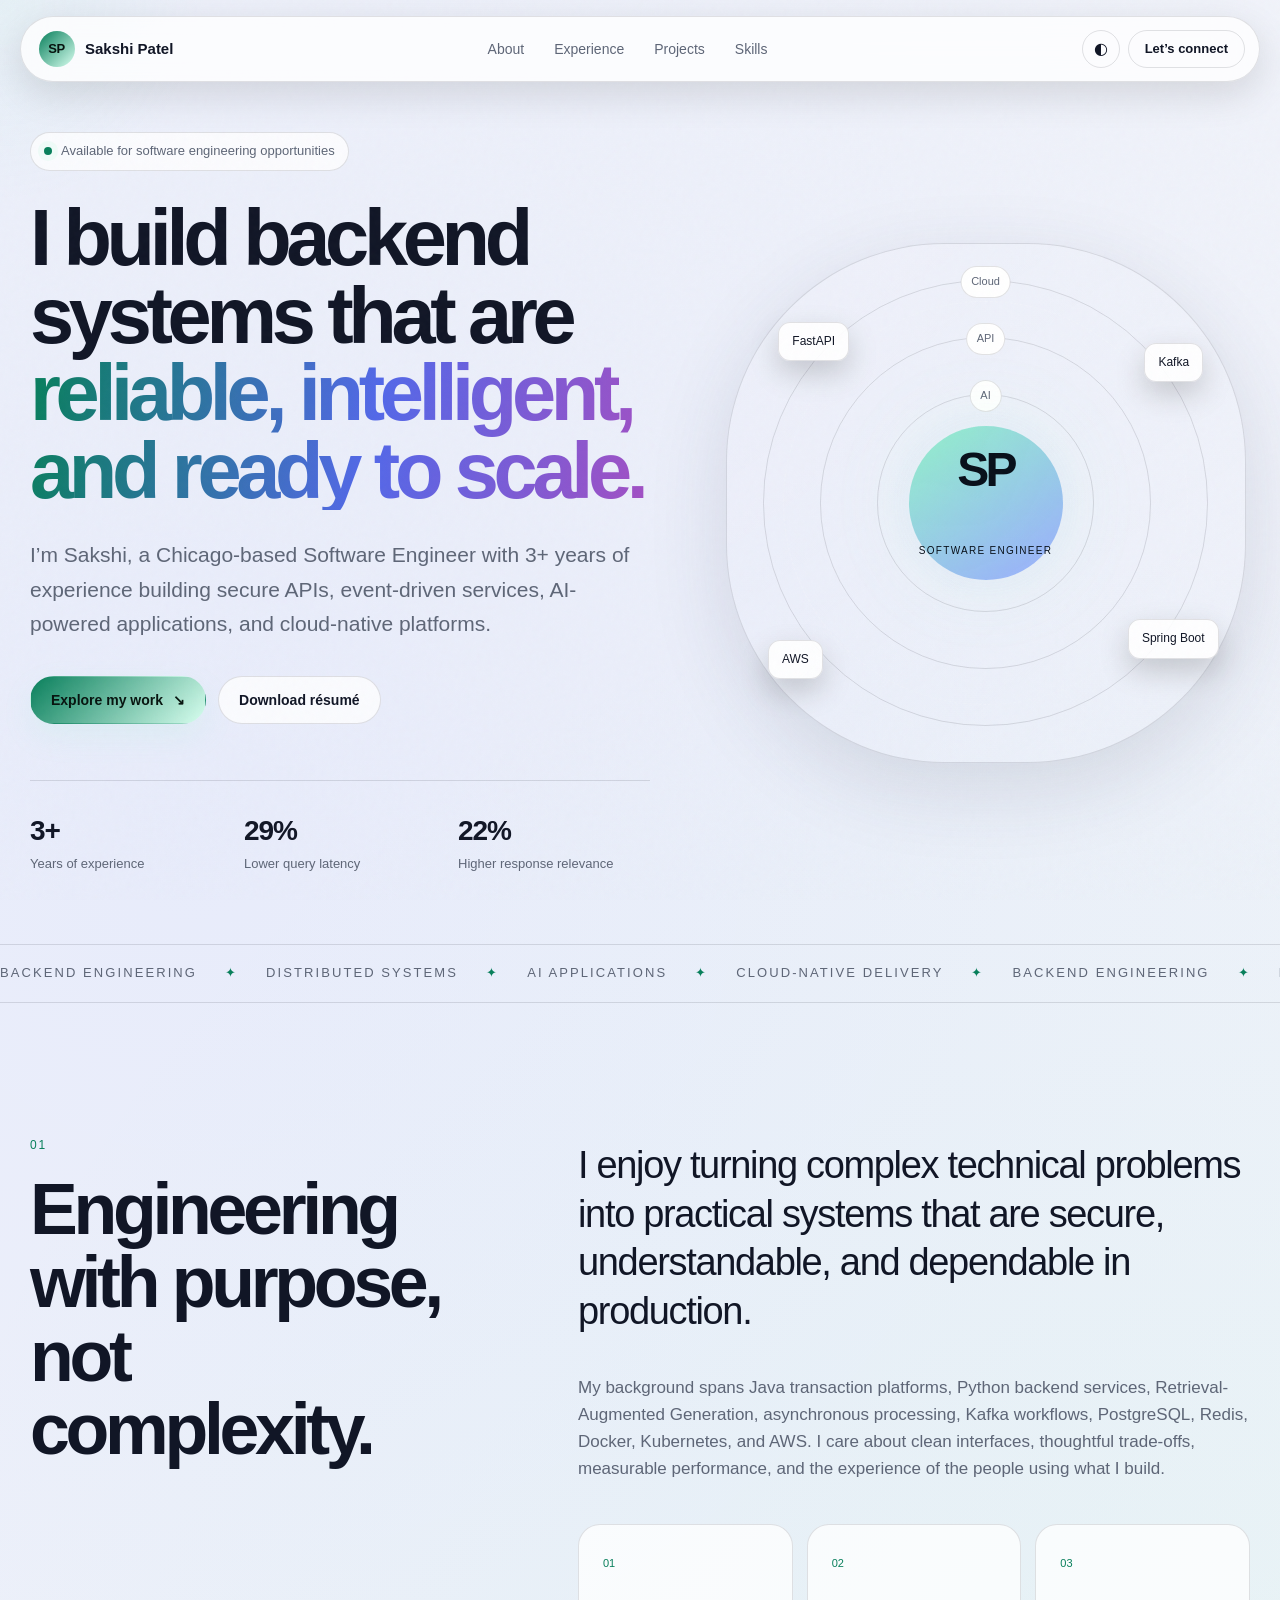
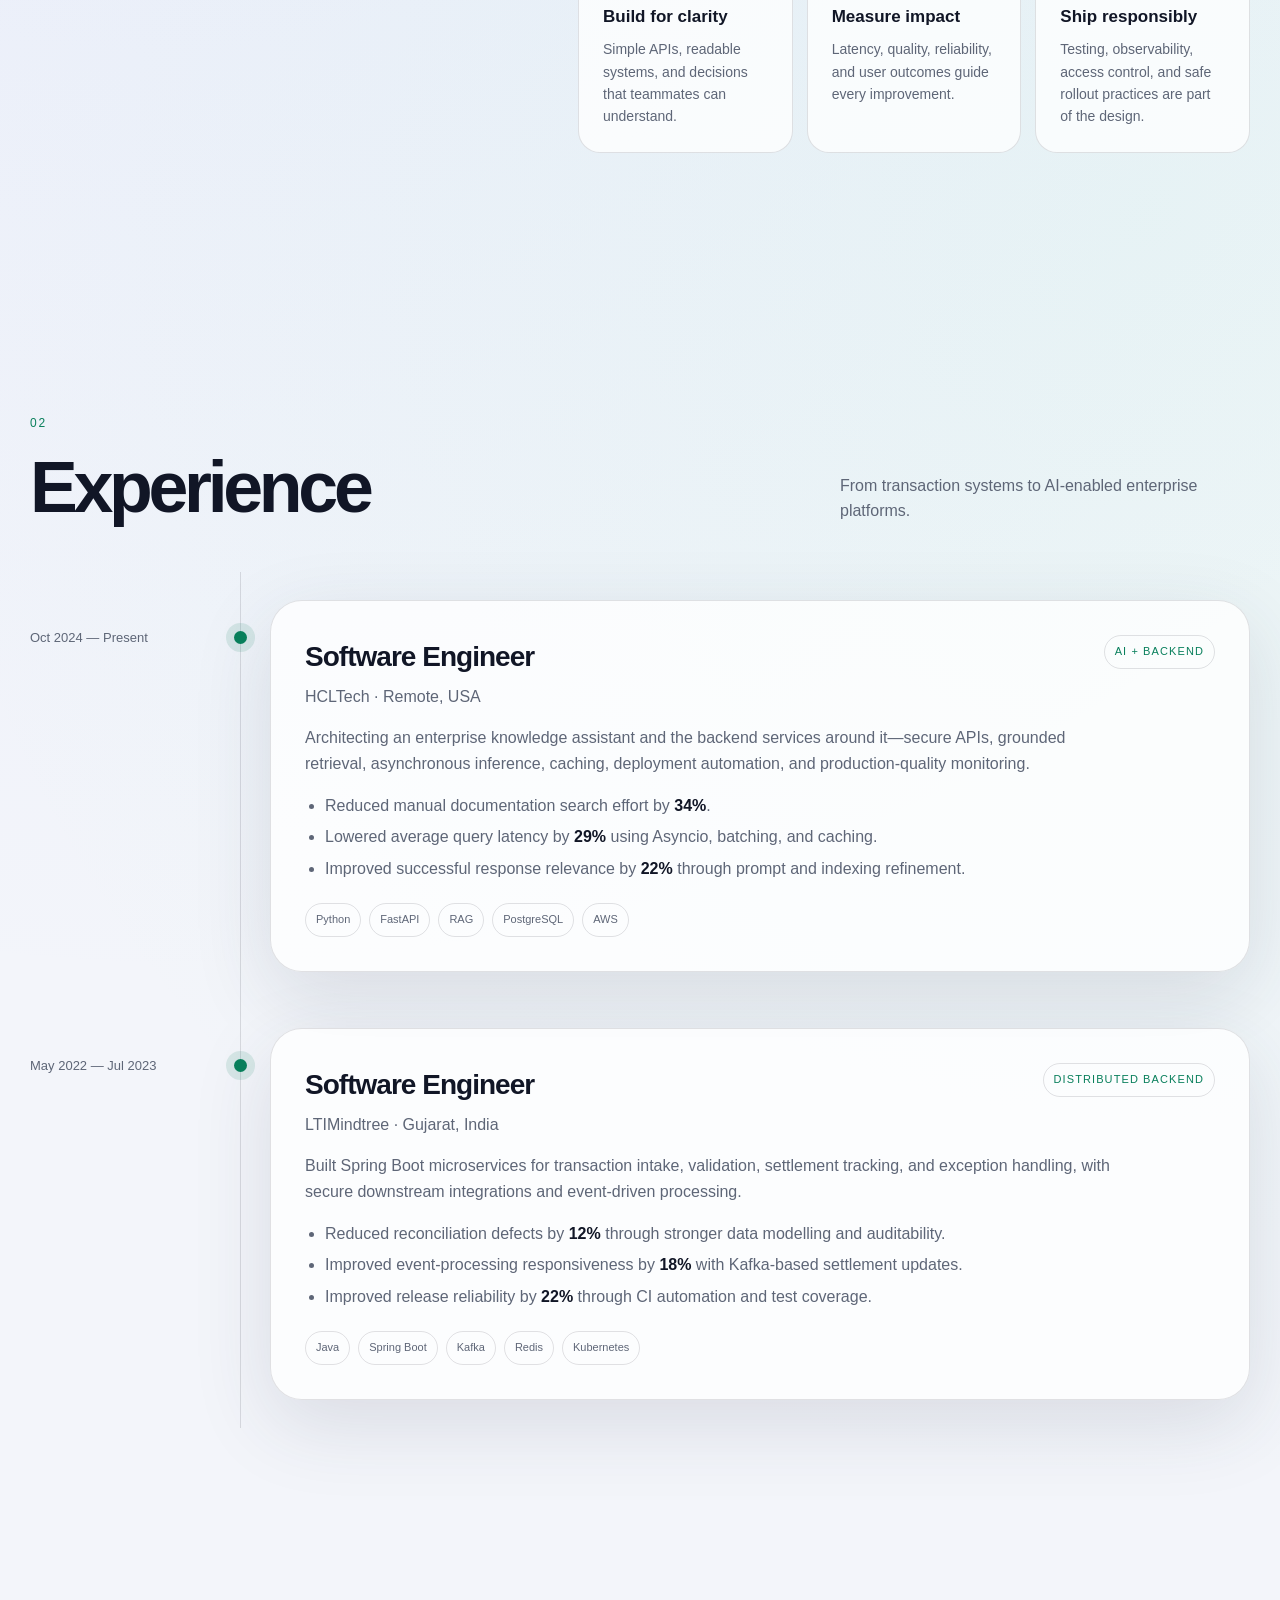
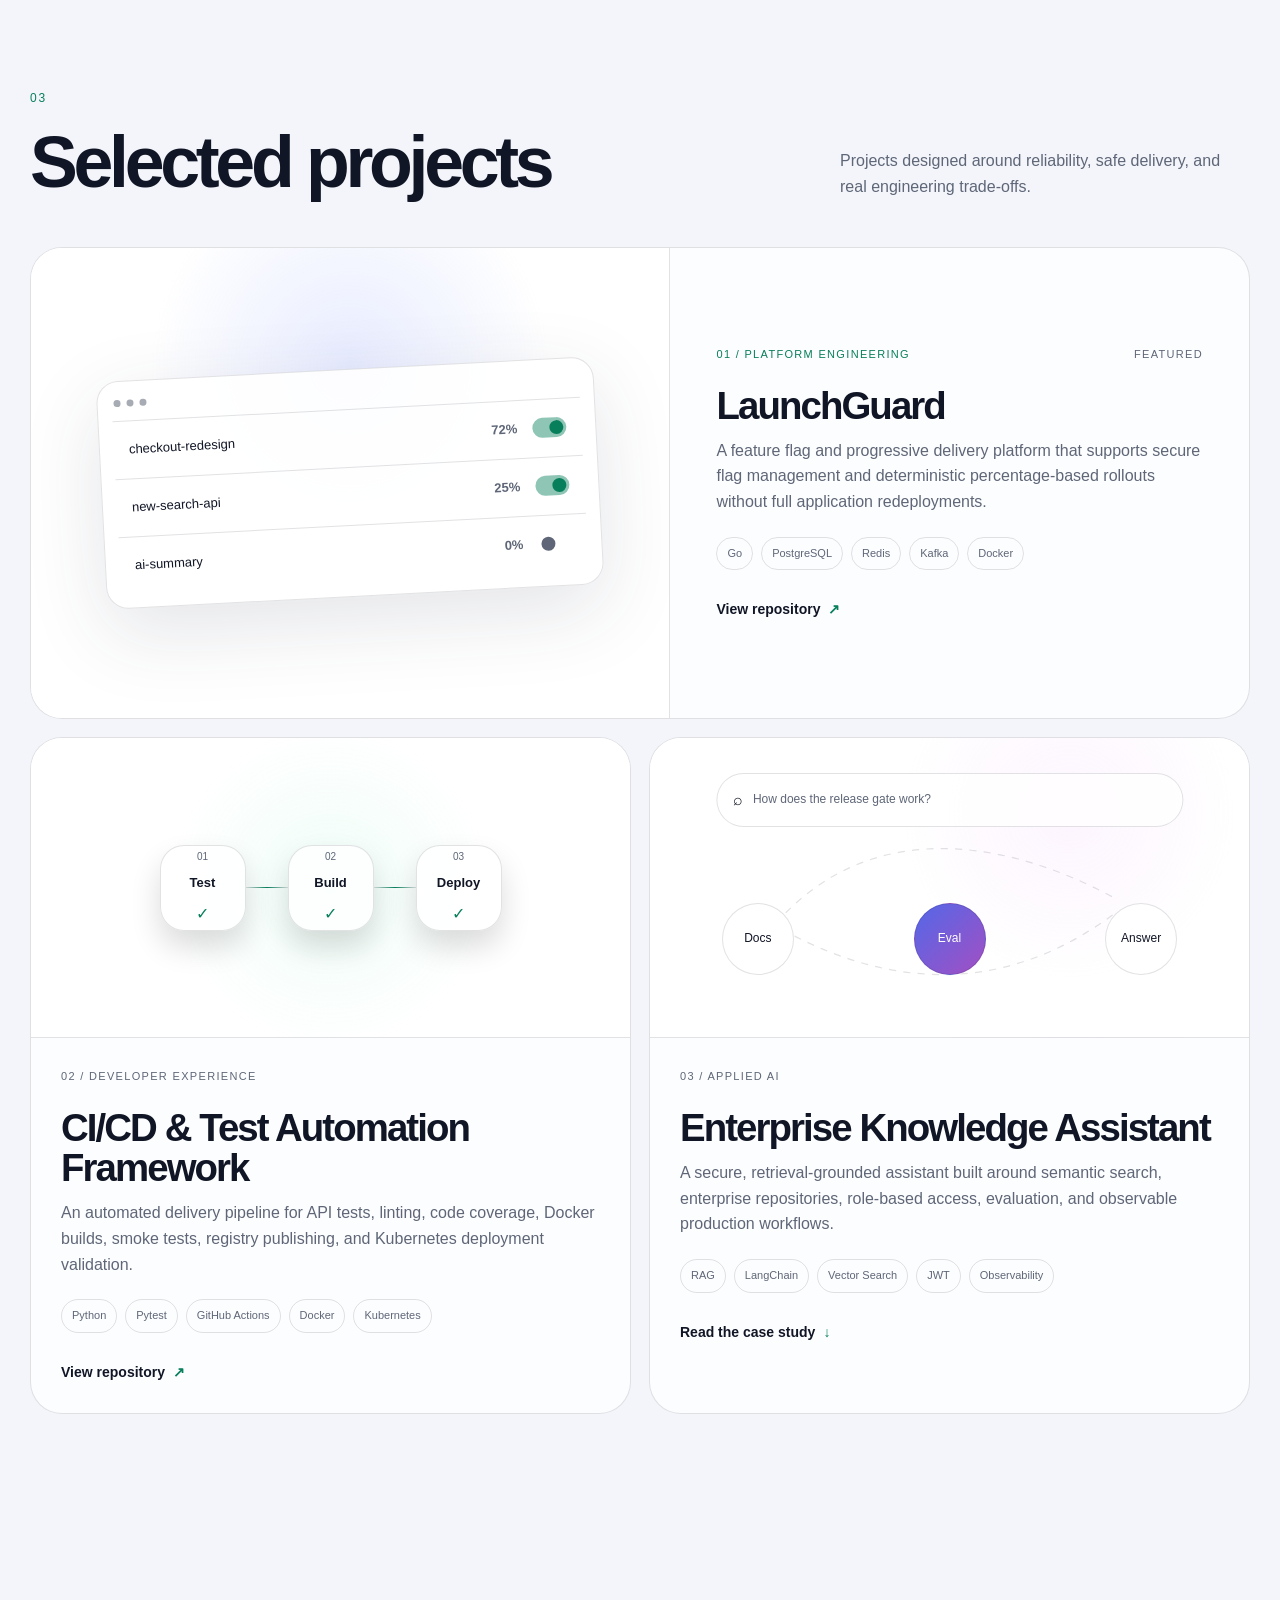
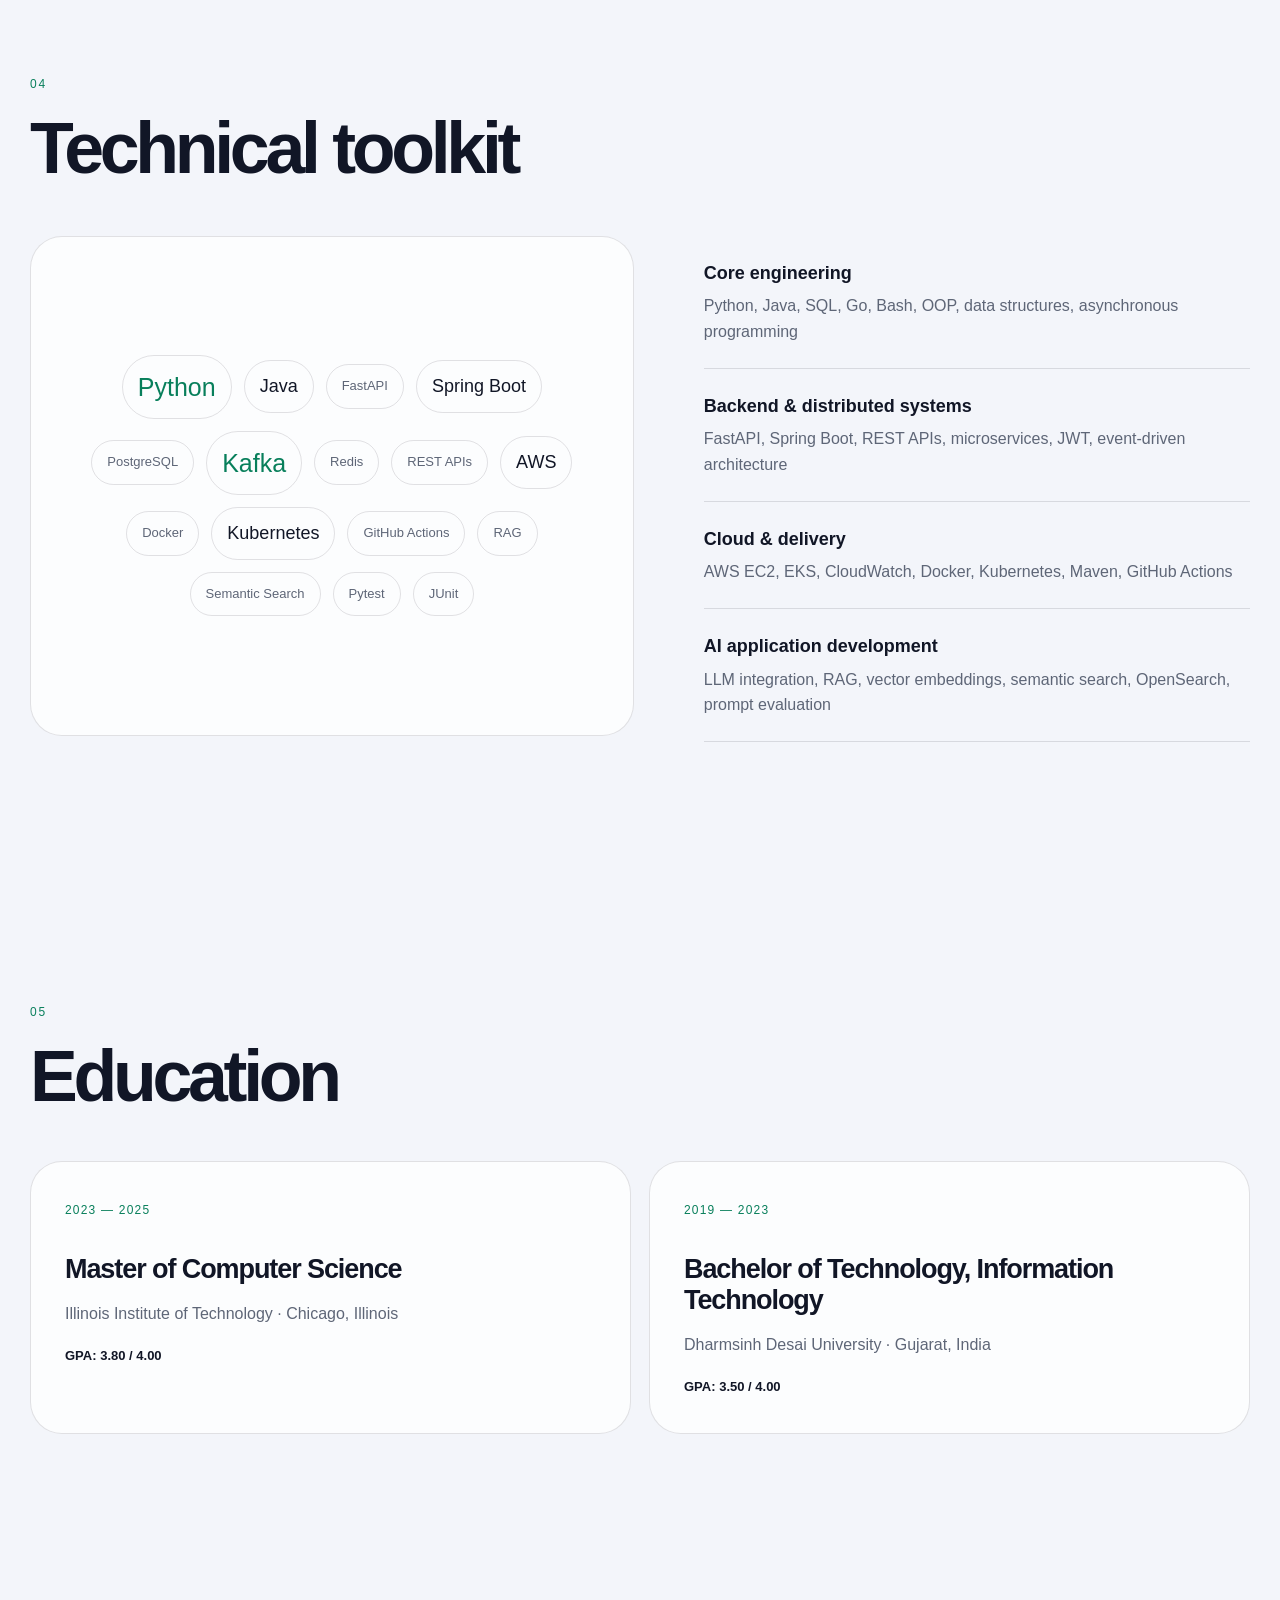
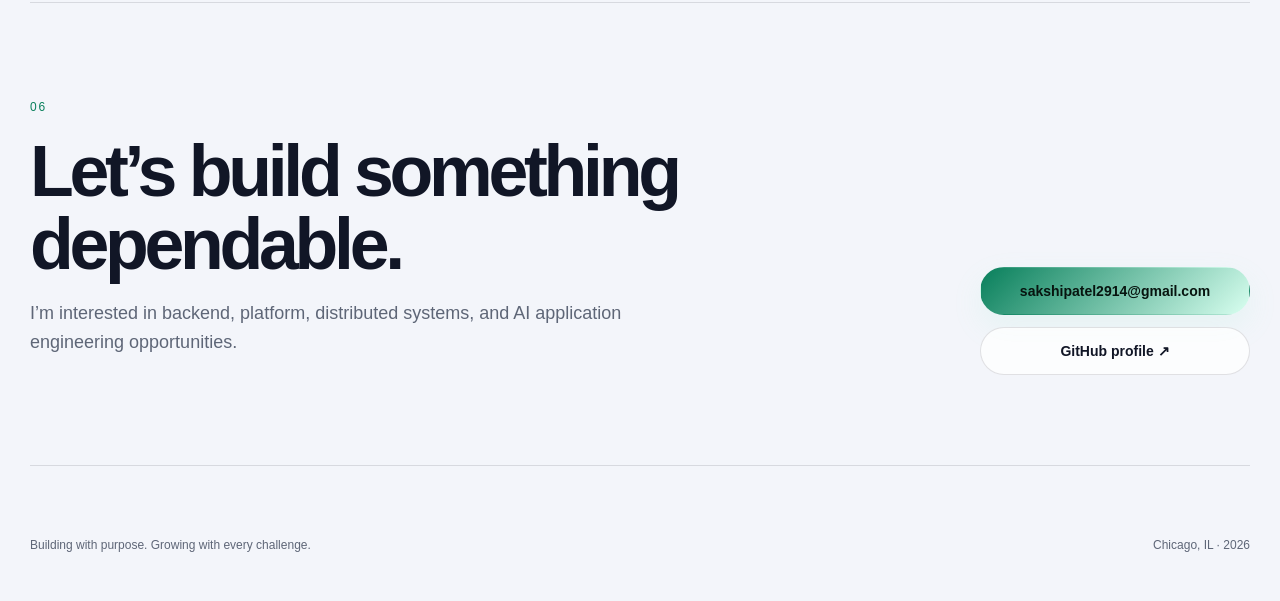
==== index.html @ a282c3d5 "little updates" ====
<!DOCTYPE html>
<html lang="en">
<head>
  <meta charset="UTF-8" />
  <meta name="viewport" content="width=device-width, initial-scale=1.0" />
  <meta name="description" content="Portfolio of Sakshi Patel — Software Engineer building reliable backend systems, AI-powered applications, and cloud-native platforms." />
  <meta name="theme-color" content="#0b1020" />
  <title>Sakshi Patel | Software Engineer</title>
  <link rel="icon" href="assets/favicon.svg" type="image/svg+xml" />
  <link rel="stylesheet" href="styles.css" />
</head>
<body>
  <div class="noise" aria-hidden="true"></div>
  <div class="cursor-glow" aria-hidden="true"></div>

  <header class="site-header">
    <a class="brand" href="#top" aria-label="Sakshi Patel home">
      <span class="brand-mark">SP</span>
      <span class="brand-text">Sakshi Patel</span>
    </a>

    <nav class="desktop-nav" aria-label="Primary navigation">
      <a href="#about">About</a>
      <a href="#experience">Experience</a>
      <a href="#projects">Projects</a>
      <a href="#skills">Skills</a>
    </nav>

    <div class="header-actions">
      <button class="theme-toggle" type="button" aria-label="Switch theme" title="Switch theme">
        <span aria-hidden="true">◐</span>
      </button>
      <a class="button button-small button-ghost" href="#contact">Let’s connect</a>
      <button class="menu-toggle" type="button" aria-label="Open menu" aria-expanded="false">
        <span></span><span></span>
      </button>
    </div>
  </header>

  <div class="mobile-menu" aria-hidden="true">
    <a href="#about">About</a>
    <a href="#experience">Experience</a>
    <a href="#projects">Projects</a>
    <a href="#skills">Skills</a>
    <a href="#contact">Contact</a>
  </div>

  <main id="top">
    <section class="hero section-shell">
      <div class="hero-copy reveal">
        <div class="eyebrow"><span class="status-dot"></span> Available for software engineering opportunities</div>
        <h1>
          I build backend systems that are
          <span class="gradient-text">reliable, intelligent, and ready to scale.</span>
        </h1>
        <p class="hero-intro">
          I’m Sakshi, a Chicago-based Software Engineer with 3+ years of experience building secure APIs, event-driven services, AI-powered applications, and cloud-native platforms.
        </p>
        <div class="hero-actions">
          <a class="button button-primary" href="#projects">Explore my work <span aria-hidden="true">↘</span></a>
          <a class="button button-secondary" href="assets/Sakshi_Patel_Resume.pdf" download>Download résumé</a>
        </div>
        <div class="hero-meta">
          <div><strong>3+</strong><span>Years of experience</span></div>
          <div><strong>29%</strong><span>Lower query latency</span></div>
          <div><strong>22%</strong><span>Higher response relevance</span></div>
        </div>
      </div>

      <div class="hero-visual reveal" aria-label="Abstract representation of Sakshi's technical focus">
        <div class="orbit-card">
          <div class="orbit orbit-one"><span>API</span></div>
          <div class="orbit orbit-two"><span>AI</span></div>
          <div class="orbit orbit-three"><span>Cloud</span></div>
          <div class="core">
            <span class="core-initials">SP</span>
            <small>Software Engineer</small>
          </div>
          <div class="floating-chip chip-one">FastAPI</div>
          <div class="floating-chip chip-two">Kafka</div>
          <div class="floating-chip chip-three">AWS</div>
          <div class="floating-chip chip-four">Spring Boot</div>
        </div>
      </div>
    </section>

    <section class="marquee" aria-label="Technical strengths">
      <div class="marquee-track">
        <span>BACKEND ENGINEERING</span><i>✦</i><span>DISTRIBUTED SYSTEMS</span><i>✦</i><span>AI APPLICATIONS</span><i>✦</i><span>CLOUD-NATIVE DELIVERY</span><i>✦</i><span>BACKEND ENGINEERING</span><i>✦</i><span>DISTRIBUTED SYSTEMS</span><i>✦</i><span>AI APPLICATIONS</span><i>✦</i><span>CLOUD-NATIVE DELIVERY</span>
      </div>
    </section>

    <section id="about" class="section section-shell about-grid">
      <div class="section-heading reveal">
        <span class="section-number">01</span>
        <h2>Engineering with purpose, not complexity.</h2>
      </div>
      <div class="about-copy reveal">
        <p class="lead">
          I enjoy turning complex technical problems into practical systems that are secure, understandable, and dependable in production.
        </p>
        <p>
          My background spans Java transaction platforms, Python backend services, Retrieval-Augmented Generation, asynchronous processing, Kafka workflows, PostgreSQL, Redis, Docker, Kubernetes, and AWS. I care about clean interfaces, thoughtful trade-offs, measurable performance, and the experience of the people using what I build.
        </p>
        <div class="principles">
          <article>
            <span>01</span>
            <h3>Build for clarity</h3>
            <p>Simple APIs, readable systems, and decisions that teammates can understand.</p>
          </article>
          <article>
            <span>02</span>
            <h3>Measure impact</h3>
            <p>Latency, quality, reliability, and user outcomes guide every improvement.</p>
          </article>
          <article>
            <span>03</span>
            <h3>Ship responsibly</h3>
            <p>Testing, observability, access control, and safe rollout practices are part of the design.</p>
          </article>
        </div>
      </div>
    </section>

    <section id="experience" class="section section-shell">
      <div class="section-heading horizontal reveal">
        <div>
          <span class="section-number">02</span>
          <h2>Experience</h2>
        </div>
        <p>From transaction systems to AI-enabled enterprise platforms.</p>
      </div>

      <div class="timeline">
        <article class="timeline-item reveal">
          <div class="timeline-date">Oct 2024 — Present</div>
          <div class="timeline-node" aria-hidden="true"></div>
          <div class="timeline-card">
            <div class="role-header">
              <div>
                <h3>Software Engineer</h3>
                <p>HCLTech · Remote, USA</p>
              </div>
              <span class="role-type">AI + Backend</span>
            </div>
            <p>
              Architecting an enterprise knowledge assistant and the backend services around it—secure APIs, grounded retrieval, asynchronous inference, caching, deployment automation, and production-quality monitoring.
            </p>
            <ul class="impact-list">
              <li>Reduced manual documentation search effort by <strong>34%</strong>.</li>
              <li>Lowered average query latency by <strong>29%</strong> using Asyncio, batching, and caching.</li>
              <li>Improved successful response relevance by <strong>22%</strong> through prompt and indexing refinement.</li>
            </ul>
            <div class="tags"><span>Python</span><span>FastAPI</span><span>RAG</span><span>PostgreSQL</span><span>AWS</span></div>
          </div>
        </article>

        <article class="timeline-item reveal">
          <div class="timeline-date">May 2022 — Jul 2023</div>
          <div class="timeline-node" aria-hidden="true"></div>
          <div class="timeline-card">
            <div class="role-header">
              <div>
                <h3>Software Engineer</h3>
                <p>LTIMindtree · Gujarat, India</p>
              </div>
              <span class="role-type">Distributed Backend</span>
            </div>
            <p>
              Built Spring Boot microservices for transaction intake, validation, settlement tracking, and exception handling, with secure downstream integrations and event-driven processing.
            </p>
            <ul class="impact-list">
              <li>Reduced reconciliation defects by <strong>12%</strong> through stronger data modelling and auditability.</li>
              <li>Improved event-processing responsiveness by <strong>18%</strong> with Kafka-based settlement updates.</li>
              <li>Improved release reliability by <strong>22%</strong> through CI automation and test coverage.</li>
            </ul>
            <div class="tags"><span>Java</span><span>Spring Boot</span><span>Kafka</span><span>Redis</span><span>Kubernetes</span></div>
          </div>
        </article>
      </div>
    </section>

    <section id="projects" class="section section-shell">
      <div class="section-heading horizontal reveal">
        <div>
          <span class="section-number">03</span>
          <h2>Selected projects</h2>
        </div>
        <p>Projects designed around reliability, safe delivery, and real engineering trade-offs.</p>
      </div>

      <div class="project-grid">
        <article class="project-card featured reveal">
          <div class="project-visual launchguard-visual" aria-hidden="true">
            <div class="flag-panel">
              <div class="mini-header"><span></span><span></span><span></span></div>
              <div class="flag-row"><span>checkout-redesign</span><b>72%</b><i class="toggle on"></i></div>
              <div class="flag-row"><span>new-search-api</span><b>25%</b><i class="toggle on"></i></div>
              <div class="flag-row"><span>ai-summary</span><b>0%</b><i class="toggle"></i></div>
            </div>
          </div>
          <div class="project-content">
            <div class="project-topline"><span>01 / Platform Engineering</span><span>Featured</span></div>
            <h3>LaunchGuard</h3>
            <p>A feature flag and progressive delivery platform that supports secure flag management and deterministic percentage-based rollouts without full application redeployments.</p>
            <div class="tags"><span>Go</span><span>PostgreSQL</span><span>Redis</span><span>Kafka</span><span>Docker</span></div>
            <a class="text-link" href="https://github.com/sakshipatel29/launchguard" target="_blank" rel="noreferrer">View repository <span>↗</span></a>
          </div>
        </article>

        <article class="project-card reveal">
          <div class="project-visual pipeline-visual" aria-hidden="true">
            <div class="pipeline-step"><span>01</span><b>Test</b><i>✓</i></div>
            <div class="pipeline-line"></div>
            <div class="pipeline-step"><span>02</span><b>Build</b><i>✓</i></div>
            <div class="pipeline-line"></div>
            <div class="pipeline-step"><span>03</span><b>Deploy</b><i>✓</i></div>
          </div>
          <div class="project-content">
            <div class="project-topline"><span>02 / Developer Experience</span></div>
            <h3>CI/CD & Test Automation Framework</h3>
            <p>An automated delivery pipeline for API tests, linting, code coverage, Docker builds, smoke tests, registry publishing, and Kubernetes deployment validation.</p>
            <div class="tags"><span>Python</span><span>Pytest</span><span>GitHub Actions</span><span>Docker</span><span>Kubernetes</span></div>
            <a class="text-link" href="https://github.com/sakshipatel29/cicd-test-automation-framework" target="_blank" rel="noreferrer">View repository <span>↗</span></a>
          </div>
        </article>

        <article class="project-card reveal">
          <div class="project-visual knowledge-visual" aria-hidden="true">
            <div class="search-box"><span>⌕</span><p>How does the release gate work?</p></div>
            <div class="knowledge-node n1">Docs</div>
            <div class="knowledge-node n2">Eval</div>
            <div class="knowledge-node n3">Answer</div>
            <svg viewBox="0 0 500 250" preserveAspectRatio="none"><path d="M105 155 C180 70 290 80 390 135"/><path d="M110 160 C210 215 305 210 390 145"/></svg>
          </div>
          <div class="project-content">
            <div class="project-topline"><span>03 / Applied AI</span></div>
            <h3>Enterprise Knowledge Assistant</h3>
            <p>A secure, retrieval-grounded assistant built around semantic search, enterprise repositories, role-based access, evaluation, and observable production workflows.</p>
            <div class="tags"><span>RAG</span><span>LangChain</span><span>Vector Search</span><span>JWT</span><span>Observability</span></div>
            <a class="text-link" href="#experience">Read the case study <span>↓</span></a>
          </div>
        </article>
      </div>
    </section>

    <section id="skills" class="section section-shell">
      <div class="section-heading reveal">
        <span class="section-number">04</span>
        <h2>Technical toolkit</h2>
      </div>
      <div class="skills-layout">
        <div class="skill-cloud reveal" aria-label="Key technologies">
          <span class="skill-xl">Python</span>
          <span class="skill-lg">Java</span>
          <span>FastAPI</span>
          <span class="skill-lg">Spring Boot</span>
          <span>PostgreSQL</span>
          <span class="skill-xl">Kafka</span>
          <span>Redis</span>
          <span>REST APIs</span>
          <span class="skill-lg">AWS</span>
          <span>Docker</span>
          <span class="skill-lg">Kubernetes</span>
          <span>GitHub Actions</span>
          <span>RAG</span>
          <span>Semantic Search</span>
          <span>Pytest</span>
          <span>JUnit</span>
        </div>
        <div class="skill-groups reveal">
          <article><h3>Core engineering</h3><p>Python, Java, SQL, Go, Bash, OOP, data structures, asynchronous programming</p></article>
          <article><h3>Backend & distributed systems</h3><p>FastAPI, Spring Boot, REST APIs, microservices, JWT, event-driven architecture</p></article>
          <article><h3>Cloud & delivery</h3><p>AWS EC2, EKS, CloudWatch, Docker, Kubernetes, Maven, GitHub Actions</p></article>
          <article><h3>AI application development</h3><p>LLM integration, RAG, vector embeddings, semantic search, OpenSearch, prompt evaluation</p></article>
        </div>
      </div>
    </section>

    <section class="section section-shell education-section">
      <div class="section-heading horizontal reveal">
        <div>
          <span class="section-number">05</span>
          <h2>Education</h2>
        </div>
      </div>
      <div class="education-grid">
        <article class="education-card reveal">
          <span>2023 — 2025</span>
          <h3>Master of Computer Science</h3>
          <p>Illinois Institute of Technology · Chicago, Illinois</p>
          <strong>GPA: 3.80 / 4.00</strong>
        </article>
        <article class="education-card reveal">
          <span>2019 — 2023</span>
          <h3>Bachelor of Technology, Information Technology</h3>
          <p>Dharmsinh Desai University · Gujarat, India</p>
          <strong>GPA: 3.50 / 4.00</strong>
        </article>
      </div>
    </section>

    <section id="contact" class="contact-section section-shell reveal">
      <div>
        <span class="section-number">06</span>
        <h2>Let’s build something dependable.</h2>
        <p>I’m interested in backend, platform, distributed systems, and AI application engineering opportunities.</p>
      </div>
      <div class="contact-actions">
        <a class="button button-primary" href="mailto:sakshipatel2914@gmail.com">sakshipatel2914@gmail.com</a>
        <a class="button button-secondary" href="https://github.com/sakshipatel29" target="_blank" rel="noreferrer">GitHub profile ↗</a>
      </div>
    </section>
  </main>

  <footer class="site-footer section-shell">
    <p>Building with purpose. Growing with every challenge.</p>
    <p>Chicago, IL · <span id="year"></span></p>
  </footer>

  <script src="script.js"></script>
</body>
</html>
---- styles.css ----
:root {
  --bg: #080b14;
  --bg-soft: #0d1220;
  --card: rgba(17, 24, 40, 0.72);
  --card-solid: #111827;
  --text: #f5f7fb;
  --muted: #a6afc3;
  --line: rgba(255, 255, 255, 0.11);
  --accent: #8ef0c7;
  --accent-2: #94a7ff;
  --accent-3: #efb7ff;
  --shadow: 0 24px 80px rgba(0, 0, 0, 0.35);
  --radius-lg: 32px;
  --radius-md: 22px;
  --radius-sm: 14px;
  --max-width: 1220px;
}

:root[data-theme="light"] {
  --bg: #f3f5fa;
  --bg-soft: #ffffff;
  --card: rgba(255, 255, 255, 0.76);
  --card-solid: #ffffff;
  --text: #111626;
  --muted: #5e6677;
  --line: rgba(17, 22, 38, 0.12);
  --accent: #087f5b;
  --accent-2: #5368e8;
  --accent-3: #a34fc3;
  --shadow: 0 24px 80px rgba(45, 54, 81, 0.13);
}

* { box-sizing: border-box; }
html { scroll-behavior: smooth; }
body {
  margin: 0;
  background:
    radial-gradient(circle at 15% 12%, rgba(148, 167, 255, 0.12), transparent 28%),
    radial-gradient(circle at 90% 26%, rgba(142, 240, 199, 0.10), transparent 24%),
    var(--bg);
  color: var(--text);
  font-family: Inter, ui-sans-serif, -apple-system, BlinkMacSystemFont, "Segoe UI", sans-serif;
  line-height: 1.6;
  overflow-x: hidden;
  transition: background-color .35s ease, color .35s ease;
}
body.menu-open { overflow: hidden; }
a { color: inherit; text-decoration: none; }
button { font: inherit; }
::selection { background: var(--accent); color: #07140f; }

.noise {
  position: fixed;
  inset: 0;
  pointer-events: none;
  opacity: 0.035;
  z-index: 20;
  background-image: url("data:image/svg+xml,%3Csvg viewBox='0 0 180 180' xmlns='http://www.w3.org/2000/svg'%3E%3Cfilter id='n'%3E%3CfeTurbulence type='fractalNoise' baseFrequency='.9' numOctaves='3' stitchTiles='stitch'/%3E%3C/filter%3E%3Crect width='100%25' height='100%25' filter='url(%23n)' opacity='.7'/%3E%3C/svg%3E");
}
.cursor-glow {
  position: fixed;
  width: 420px;
  height: 420px;
  border-radius: 50%;
  background: radial-gradient(circle, rgba(142, 240, 199, .08), transparent 68%);
  transform: translate(-50%, -50%);
  pointer-events: none;
  z-index: -1;
}
.section-shell { width: min(calc(100% - 48px), var(--max-width)); margin-inline: auto; }
.section { padding: 128px 0; }

.site-header {
  position: fixed;
  top: 16px;
  left: 50%;
  transform: translateX(-50%);
  width: min(calc(100% - 32px), 1240px);
  height: 66px;
  padding: 0 14px 0 18px;
  display: flex;
  align-items: center;
  justify-content: space-between;
  border: 1px solid var(--line);
  background: color-mix(in srgb, var(--bg-soft) 78%, transparent);
  backdrop-filter: blur(20px);
  border-radius: 999px;
  z-index: 100;
  box-shadow: 0 12px 38px rgba(0,0,0,.12);
}
.brand { display: inline-flex; align-items: center; gap: 10px; font-weight: 700; }
.brand-mark {
  width: 36px; height: 36px; display: grid; place-items: center;
  border-radius: 50%; color: #07140f; background: linear-gradient(135deg, var(--accent), #d9fff0);
  font-size: 13px; letter-spacing: -.03em;
}
.brand-text { font-size: 15px; }
.desktop-nav { display: flex; align-items: center; gap: 30px; }
.desktop-nav a { font-size: 14px; color: var(--muted); transition: color .2s ease; }
.desktop-nav a:hover { color: var(--text); }
.header-actions { display: flex; align-items: center; gap: 8px; }
.theme-toggle, .menu-toggle {
  border: 0; color: var(--text); background: transparent; cursor: pointer;
}
.theme-toggle { width: 38px; height: 38px; border-radius: 50%; border: 1px solid var(--line); }
.menu-toggle { display: none; width: 42px; height: 42px; border-radius: 50%; position: relative; }
.menu-toggle span { position: absolute; width: 17px; height: 1.5px; background: var(--text); left: 12px; transition: .25s ease; }
.menu-toggle span:first-child { top: 17px; }
.menu-toggle span:last-child { top: 23px; }
.menu-open .menu-toggle span:first-child { top: 20px; transform: rotate(45deg); }
.menu-open .menu-toggle span:last-child { top: 20px; transform: rotate(-45deg); }
.mobile-menu {
  display: none;
  position: fixed;
  inset: 0;
  padding: 120px 28px 40px;
  background: color-mix(in srgb, var(--bg) 96%, transparent);
  backdrop-filter: blur(18px);
  z-index: 90;
  flex-direction: column;
  gap: 18px;
  opacity: 0;
  pointer-events: none;
  transition: opacity .25s ease;
}
.mobile-menu a { font-size: clamp(30px, 8vw, 48px); font-weight: 650; letter-spacing: -.04em; }
.menu-open .mobile-menu { opacity: 1; pointer-events: auto; }

.button {
  display: inline-flex; align-items: center; justify-content: center; gap: 10px;
  min-height: 48px; padding: 0 20px; border-radius: 999px; font-size: 14px; font-weight: 700;
  border: 1px solid transparent; transition: transform .25s ease, background .25s ease, border-color .25s ease;
}
.button:hover { transform: translateY(-2px); }
.button-small { min-height: 38px; padding: 0 16px; font-size: 13px; }
.button-primary { color: #07140f; background: linear-gradient(135deg, var(--accent), #d9fff0); box-shadow: 0 12px 30px rgba(142, 240, 199, .13); }
.button-secondary { border-color: var(--line); background: var(--card); }
.button-secondary:hover, .button-ghost:hover { border-color: color-mix(in srgb, var(--accent) 55%, var(--line)); }
.button-ghost { border-color: var(--line); }

.hero {
  min-height: 100vh;
  display: grid;
  grid-template-columns: 1.08fr .92fr;
  align-items: center;
  gap: 70px;
  padding-top: 132px;
  padding-bottom: 70px;
}
.eyebrow {
  display: inline-flex; align-items: center; gap: 9px; margin-bottom: 28px;
  font-size: 13px; color: var(--muted); border: 1px solid var(--line); border-radius: 999px; padding: 8px 13px;
  background: var(--card);
}
.status-dot { width: 8px; height: 8px; border-radius: 50%; background: var(--accent); box-shadow: 0 0 0 6px rgba(142, 240, 199, .10); }
.hero h1 { margin: 0; max-width: 780px; font-size: clamp(54px, 6.2vw, 92px); line-height: .98; letter-spacing: -.067em; font-weight: 650; }
.gradient-text { display: block; background: linear-gradient(100deg, var(--accent), var(--accent-2) 55%, var(--accent-3)); -webkit-background-clip: text; background-clip: text; color: transparent; }
.hero-intro { max-width: 670px; margin: 28px 0 0; font-size: clamp(17px, 1.8vw, 21px); line-height: 1.65; color: var(--muted); }
.hero-actions { display: flex; gap: 12px; flex-wrap: wrap; margin-top: 34px; }
.hero-meta { display: grid; grid-template-columns: repeat(3, 1fr); gap: 22px; max-width: 620px; margin-top: 56px; padding-top: 28px; border-top: 1px solid var(--line); }
.hero-meta div { display: flex; flex-direction: column; }
.hero-meta strong { font-size: 28px; letter-spacing: -.04em; }
.hero-meta span { color: var(--muted); font-size: 13px; }
.hero-visual { display: grid; place-items: center; }
.orbit-card {
  position: relative;
  width: min(42vw, 520px);
  aspect-ratio: 1;
  border-radius: 42%;
  background:
    radial-gradient(circle at center, rgba(148, 167, 255, .14), transparent 27%),
    linear-gradient(145deg, rgba(255,255,255,.065), rgba(255,255,255,.015));
  border: 1px solid var(--line);
  box-shadow: var(--shadow);
  isolation: isolate;
}
.orbit-card::after {
  content: ""; position: absolute; inset: 11%; border-radius: 50%; border: 1px dashed rgba(255,255,255,.13); animation: spin 24s linear infinite;
}
.core {
  position: absolute; inset: 50% auto auto 50%; transform: translate(-50%, -50%);
  width: 154px; aspect-ratio: 1; border-radius: 50%; display: grid; place-items: center;
  background: linear-gradient(145deg, rgba(142,240,199,.95), rgba(148,167,255,.92)); color: #08101a;
  box-shadow: 0 0 80px rgba(142,240,199,.15); z-index: 3; text-align: center;
}
.core-initials { display: block; font-size: 48px; line-height: .9; font-weight: 800; letter-spacing: -.08em; }
.core small { display: block; font-size: 10px; margin-top: 9px; text-transform: uppercase; letter-spacing: .13em; }
.orbit { position: absolute; border: 1px solid var(--line); border-radius: 50%; inset: 18%; animation: spin 14s linear infinite; }
.orbit span {
  position: absolute; top: -15px; left: 50%; transform: translateX(-50%); padding: 6px 10px;
  border-radius: 999px; background: var(--card-solid); border: 1px solid var(--line); font-size: 11px; color: var(--muted);
}
.orbit-two { inset: 29%; animation-duration: 10s; animation-direction: reverse; }
.orbit-three { inset: 7%; animation-duration: 20s; }
.floating-chip {
  position: absolute; z-index: 4; padding: 9px 13px; background: color-mix(in srgb, var(--card-solid) 90%, transparent);
  border: 1px solid var(--line); border-radius: 12px; font-size: 12px; box-shadow: 0 12px 30px rgba(0,0,0,.18); animation: float 4.2s ease-in-out infinite;
}
.chip-one { top: 15%; left: 10%; }
.chip-two { top: 19%; right: 8%; animation-delay: -.7s; }
.chip-three { bottom: 16%; left: 8%; animation-delay: -1.4s; }
.chip-four { right: 5%; bottom: 20%; animation-delay: -2.1s; }
@keyframes spin { to { transform: rotate(360deg); } }
@keyframes float { 50% { transform: translateY(-10px); } }

.marquee { border-top: 1px solid var(--line); border-bottom: 1px solid var(--line); overflow: hidden; padding: 18px 0; }
.marquee-track { width: max-content; display: flex; align-items: center; gap: 28px; animation: marquee 28s linear infinite; font-size: 13px; letter-spacing: .16em; color: var(--muted); }
.marquee-track i { color: var(--accent); font-style: normal; }
@keyframes marquee { to { transform: translateX(-50%); } }

.section-heading { max-width: 620px; }
.section-heading.horizontal { max-width: none; display: flex; justify-content: space-between; gap: 40px; align-items: end; margin-bottom: 48px; }
.section-heading.horizontal p { margin: 0; max-width: 410px; color: var(--muted); }
.section-number { display: inline-flex; margin-bottom: 18px; color: var(--accent); font-size: 12px; letter-spacing: .16em; }
.section h2, .contact-section h2 { margin: 0; font-size: clamp(42px, 5.6vw, 76px); line-height: 1.02; letter-spacing: -.06em; font-weight: 620; }
.about-grid { display: grid; grid-template-columns: .8fr 1.2fr; gap: 100px; }
.about-copy { padding-top: 10px; }
.about-copy .lead { margin-top: 0; font-size: clamp(24px, 3vw, 38px); line-height: 1.28; letter-spacing: -.035em; color: var(--text); }
.about-copy > p:not(.lead) { font-size: 17px; color: var(--muted); max-width: 720px; }
.principles { display: grid; grid-template-columns: repeat(3, 1fr); gap: 14px; margin-top: 42px; }
.principles article { padding: 24px; background: var(--card); border: 1px solid var(--line); border-radius: var(--radius-md); }
.principles article > span { color: var(--accent); font-size: 11px; }
.principles h3 { margin: 28px 0 8px; font-size: 17px; }
.principles p { margin: 0; color: var(--muted); font-size: 14px; }

.timeline { position: relative; margin-top: 30px; }
.timeline::before { content: ""; position: absolute; top: 0; bottom: 0; left: 210px; width: 1px; background: var(--line); }
.timeline-item { display: grid; grid-template-columns: 180px 60px 1fr; align-items: start; padding: 28px 0; }
.timeline-date { color: var(--muted); font-size: 13px; padding-top: 28px; }
.timeline-node { width: 13px; height: 13px; border-radius: 50%; background: var(--accent); margin: 31px auto 0; box-shadow: 0 0 0 8px color-mix(in srgb, var(--accent) 12%, transparent); z-index: 2; }
.timeline-card { padding: 34px; border: 1px solid var(--line); border-radius: var(--radius-lg); background: var(--card); box-shadow: var(--shadow); }
.role-header { display: flex; justify-content: space-between; gap: 20px; align-items: start; }
.role-header h3 { margin: 0; font-size: 28px; letter-spacing: -.035em; }
.role-header p { margin: 4px 0 0; color: var(--muted); }
.role-type { font-size: 11px; text-transform: uppercase; letter-spacing: .1em; color: var(--accent); border: 1px solid var(--line); border-radius: 999px; padding: 7px 10px; white-space: nowrap; }
.timeline-card > p { color: var(--muted); max-width: 820px; }
.impact-list { padding-left: 20px; color: var(--muted); }
.impact-list li { margin: 6px 0; }
.impact-list strong { color: var(--text); }
.tags { display: flex; flex-wrap: wrap; gap: 8px; margin-top: 22px; }
.tags span { font-size: 11px; color: var(--muted); border: 1px solid var(--line); border-radius: 999px; padding: 7px 10px; }

.project-grid { display: grid; grid-template-columns: 1fr 1fr; gap: 18px; }
.project-card { overflow: hidden; border: 1px solid var(--line); border-radius: var(--radius-lg); background: var(--card); transition: transform .35s ease, border-color .35s ease; }
.project-card:hover { transform: translateY(-6px); border-color: color-mix(in srgb, var(--accent) 42%, var(--line)); }
.project-card.featured { grid-column: 1 / -1; display: grid; grid-template-columns: 1.05fr .95fr; }
.project-visual { min-height: 300px; position: relative; overflow: hidden; border-bottom: 1px solid var(--line); background: var(--bg-soft); }
.featured .project-visual { min-height: 470px; border-bottom: 0; border-right: 1px solid var(--line); }
.project-content { padding: 30px; display: flex; flex-direction: column; align-items: flex-start; }
.featured .project-content { padding: 46px; justify-content: center; }
.project-topline { width: 100%; display: flex; justify-content: space-between; color: var(--accent); font-size: 11px; text-transform: uppercase; letter-spacing: .12em; }
.project-topline span:last-child { color: var(--muted); }
.project-content h3 { margin: 22px 0 12px; font-size: clamp(30px, 3vw, 46px); line-height: 1.05; letter-spacing: -.05em; }
.project-content p { margin: 0; color: var(--muted); }
.text-link { display: inline-flex; gap: 8px; margin-top: 28px; font-size: 14px; font-weight: 700; }
.text-link span { color: var(--accent); }
.launchguard-visual { display: grid; place-items: center; background: radial-gradient(circle at 50% 25%, rgba(148,167,255,.22), transparent 42%), var(--bg-soft); }
.flag-panel { width: 78%; padding: 14px; background: color-mix(in srgb, var(--card-solid) 88%, transparent); border: 1px solid var(--line); border-radius: 22px; box-shadow: var(--shadow); transform: rotate(-3deg); }
.mini-header { display: flex; gap: 6px; padding: 4px 2px 14px; }
.mini-header span { width: 7px; height: 7px; border-radius: 50%; background: var(--muted); opacity: .55; }
.flag-row { display: grid; grid-template-columns: 1fr auto auto; gap: 15px; align-items: center; padding: 18px 15px; border-top: 1px solid var(--line); font-size: 13px; }
.flag-row b { color: var(--muted); }
.toggle { display: block; width: 34px; height: 20px; border-radius: 999px; background: rgba(255,255,255,.12); position: relative; }
.toggle::after { content: ""; position: absolute; width: 14px; height: 14px; border-radius: 50%; left: 3px; top: 3px; background: var(--muted); }
.toggle.on { background: color-mix(in srgb, var(--accent) 45%, transparent); }
.toggle.on::after { left: 17px; background: var(--accent); }
.pipeline-visual { display: flex; align-items: center; justify-content: center; padding: 30px; background: radial-gradient(circle at 50% 50%, rgba(142,240,199,.14), transparent 48%), var(--bg-soft); }
.pipeline-step { width: 86px; aspect-ratio: 1; border: 1px solid var(--line); border-radius: 24px; display: grid; place-items: center; background: var(--card); box-shadow: 0 16px 30px rgba(0,0,0,.14); }
.pipeline-step span { color: var(--muted); font-size: 10px; }
.pipeline-step b { font-size: 13px; }
.pipeline-step i { font-style: normal; color: var(--accent); }
.pipeline-line { width: 42px; height: 1px; background: linear-gradient(90deg, var(--line), var(--accent), var(--line)); }
.knowledge-visual { background: radial-gradient(circle at 70% 25%, rgba(239,183,255,.15), transparent 35%), var(--bg-soft); }
.search-box { position: absolute; top: 35px; left: 50%; transform: translateX(-50%); width: 78%; padding: 13px 16px; display: flex; gap: 10px; align-items: center; background: var(--card); border: 1px solid var(--line); border-radius: 999px; z-index: 2; }
.search-box p { margin: 0; color: var(--muted); font-size: 12px; }
.knowledge-node { position: absolute; top: 55%; width: 72px; aspect-ratio: 1; border-radius: 50%; display: grid; place-items: center; background: var(--card-solid); border: 1px solid var(--line); font-size: 12px; z-index: 2; }
.knowledge-node.n1 { left: 12%; }
.knowledge-node.n2 { left: 50%; transform: translateX(-50%); background: linear-gradient(135deg, var(--accent-2), var(--accent-3)); color: #fff; }
.knowledge-node.n3 { right: 12%; }
.knowledge-visual svg { position: absolute; inset: 0; width: 100%; height: 100%; }
.knowledge-visual path { fill: none; stroke: var(--line); stroke-width: 1; stroke-dasharray: 6 6; }

.skills-layout { display: grid; grid-template-columns: 1.05fr .95fr; gap: 70px; align-items: start; margin-top: 50px; }
.skill-cloud { min-height: 500px; display: flex; align-content: center; justify-content: center; align-items: center; flex-wrap: wrap; gap: 12px; padding: 46px; border-radius: var(--radius-lg); border: 1px solid var(--line); background: var(--card); }
.skill-cloud span { display: inline-flex; padding: 11px 15px; border-radius: 999px; border: 1px solid var(--line); color: var(--muted); font-size: 13px; transition: transform .25s ease, color .25s ease, border-color .25s ease; }
.skill-cloud span:hover { transform: scale(1.05); color: var(--text); border-color: var(--accent); }
.skill-cloud .skill-lg { font-size: 18px; color: var(--text); }
.skill-cloud .skill-xl { font-size: 25px; color: var(--accent); }
.skill-groups article { padding: 23px 0; border-bottom: 1px solid var(--line); }
.skill-groups h3 { margin: 0 0 6px; font-size: 18px; }
.skill-groups p { margin: 0; color: var(--muted); }

.education-grid { display: grid; grid-template-columns: 1fr 1fr; gap: 18px; }
.education-card { padding: 34px; border: 1px solid var(--line); background: var(--card); border-radius: var(--radius-lg); }
.education-card > span { color: var(--accent); font-size: 12px; letter-spacing: .1em; }
.education-card h3 { margin: 32px 0 10px; font-size: 27px; line-height: 1.15; letter-spacing: -.04em; }
.education-card p { color: var(--muted); }
.education-card strong { font-size: 13px; }

.contact-section { margin-top: 40px; margin-bottom: 40px; padding-block: 90px; display: flex; justify-content: space-between; gap: 50px; align-items: end; border-top: 1px solid var(--line); border-bottom: 1px solid var(--line); }
.contact-section h2 { max-width: 760px; }
.contact-section p { max-width: 650px; color: var(--muted); font-size: 18px; }
.contact-actions { display: flex; flex-direction: column; gap: 12px; min-width: 270px; }
.site-footer { padding: 18px 0 34px; display: flex; justify-content: space-between; color: var(--muted); font-size: 12px; }

.reveal { opacity: 0; transform: translateY(24px); transition: opacity .75s ease, transform .75s ease; }
.reveal.visible { opacity: 1; transform: translateY(0); }

@media (prefers-reduced-motion: reduce) {
  *, *::before, *::after { animation-duration: .01ms !important; animation-iteration-count: 1 !important; scroll-behavior: auto !important; transition-duration: .01ms !important; }
  .reveal { opacity: 1; transform: none; }
}

@media (max-width: 980px) {
  .desktop-nav, .header-actions .button-small { display: none; }
  .menu-toggle { display: block; }
  .mobile-menu { display: flex; }
  .hero { grid-template-columns: 1fr; min-height: auto; padding-top: 150px; }
  .hero-visual { margin-top: 20px; }
  .orbit-card { width: min(88vw, 560px); }
  .about-grid { grid-template-columns: 1fr; gap: 48px; }
  .skills-layout { grid-template-columns: 1fr; }
  .project-card.featured { grid-template-columns: 1fr; }
  .featured .project-visual { border-right: 0; border-bottom: 1px solid var(--line); }
  .contact-section { flex-direction: column; align-items: start; }
  .contact-actions { width: 100%; }
}

@media (max-width: 720px) {
  .section-shell { width: min(calc(100% - 28px), var(--max-width)); }
  .section { padding: 88px 0; }
  .site-header { top: 10px; width: calc(100% - 18px); }
  .brand-text { display: none; }
  .hero { padding-top: 125px; padding-bottom: 48px; gap: 42px; }
  .hero h1 { font-size: clamp(47px, 14vw, 72px); }
  .hero-meta { grid-template-columns: 1fr; gap: 12px; }
  .hero-meta div { flex-direction: row; align-items: baseline; gap: 11px; }
  .hero-meta strong { font-size: 22px; }
  .orbit-card { border-radius: 34px; }
  .floating-chip { font-size: 10px; padding: 7px 9px; }
  .core { width: 122px; }
  .core-initials { font-size: 38px; }
  .section-heading.horizontal { align-items: start; flex-direction: column; margin-bottom: 34px; }
  .principles { grid-template-columns: 1fr; }
  .timeline::before { left: 6px; }
  .timeline-item { grid-template-columns: 24px 1fr; }
  .timeline-date { grid-column: 2; padding: 0 0 8px; }
  .timeline-node { grid-column: 1; grid-row: 1 / span 2; width: 11px; height: 11px; margin-top: 5px; }
  .timeline-card { grid-column: 2; padding: 25px; }
  .role-header { flex-direction: column; }
  .project-grid, .education-grid { grid-template-columns: 1fr; }
  .project-card.featured { grid-column: auto; }
  .featured .project-visual { min-height: 330px; }
  .featured .project-content { padding: 30px; }
  .pipeline-step { width: 66px; border-radius: 18px; }
  .pipeline-line { width: 22px; }
  .skill-cloud { min-height: auto; padding: 28px; }
  .contact-section { padding-block: 68px; }
  .site-footer { flex-direction: column; gap: 4px; }
}
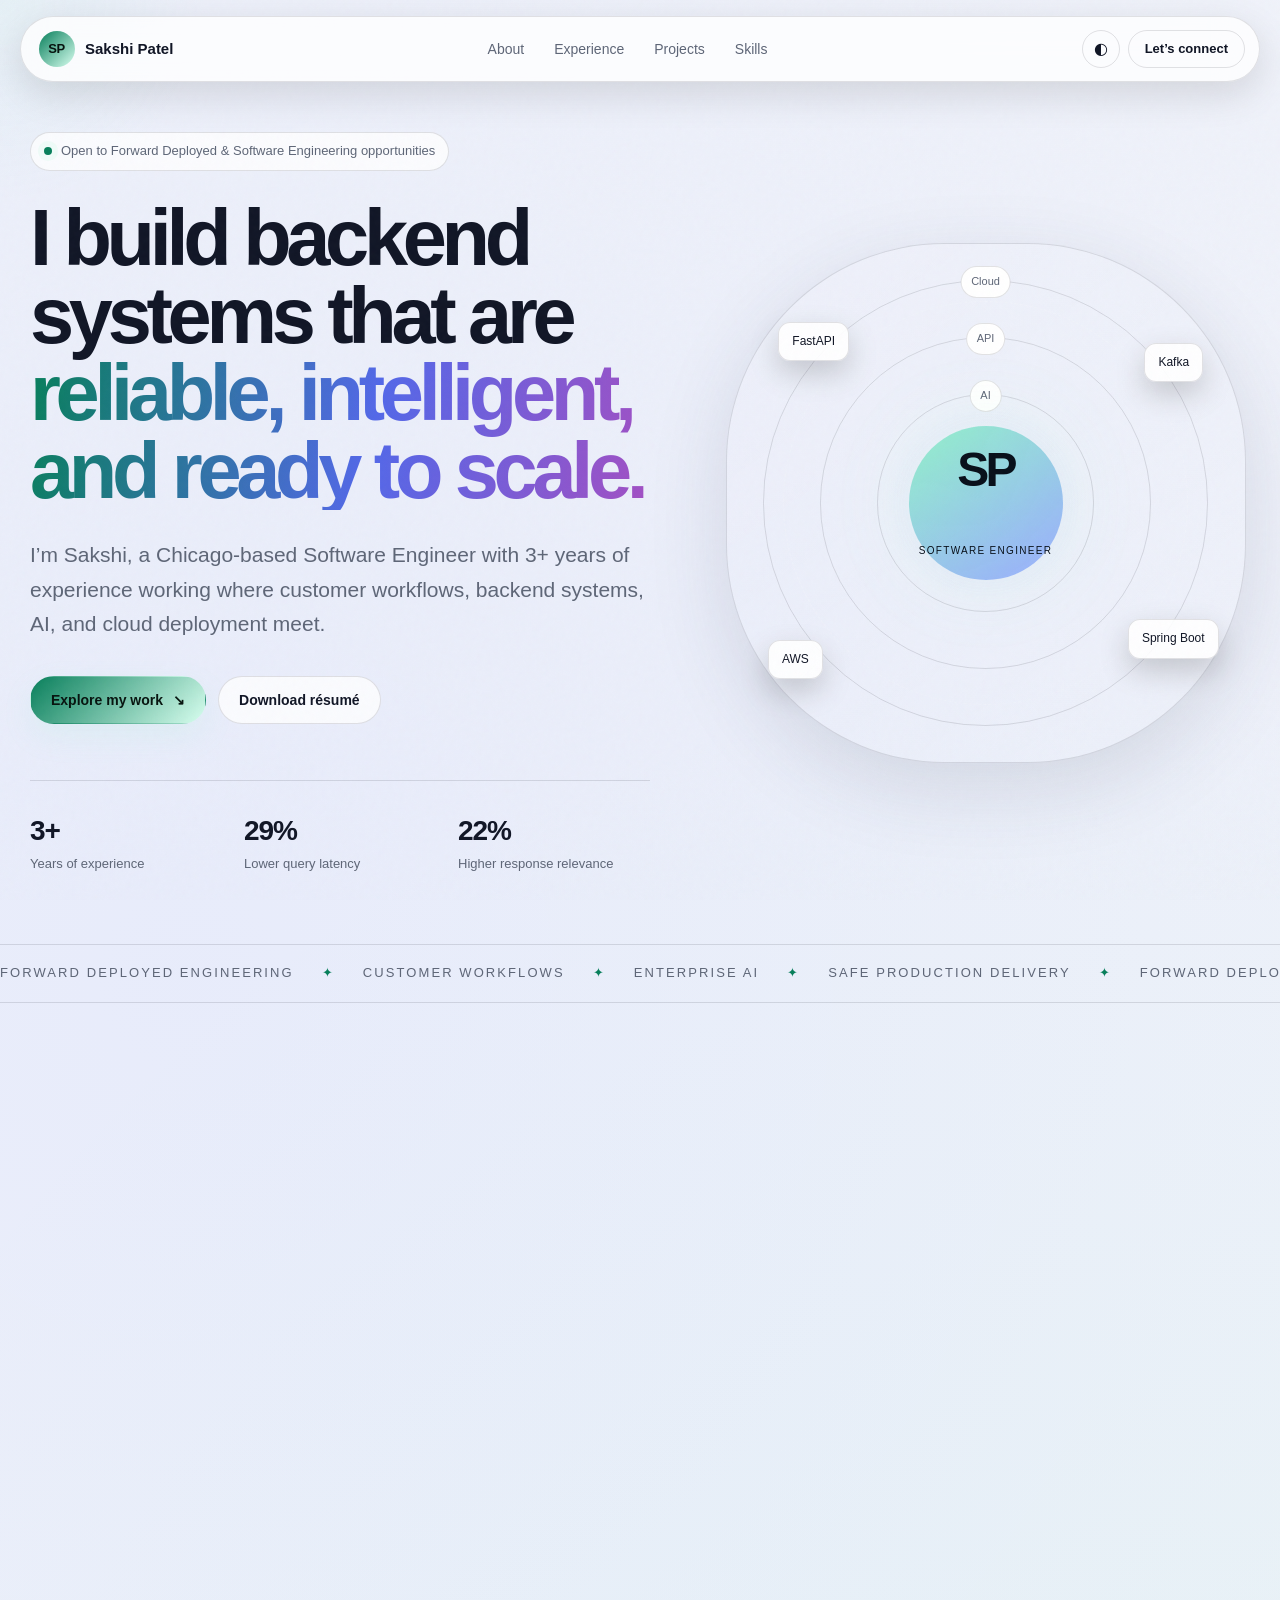
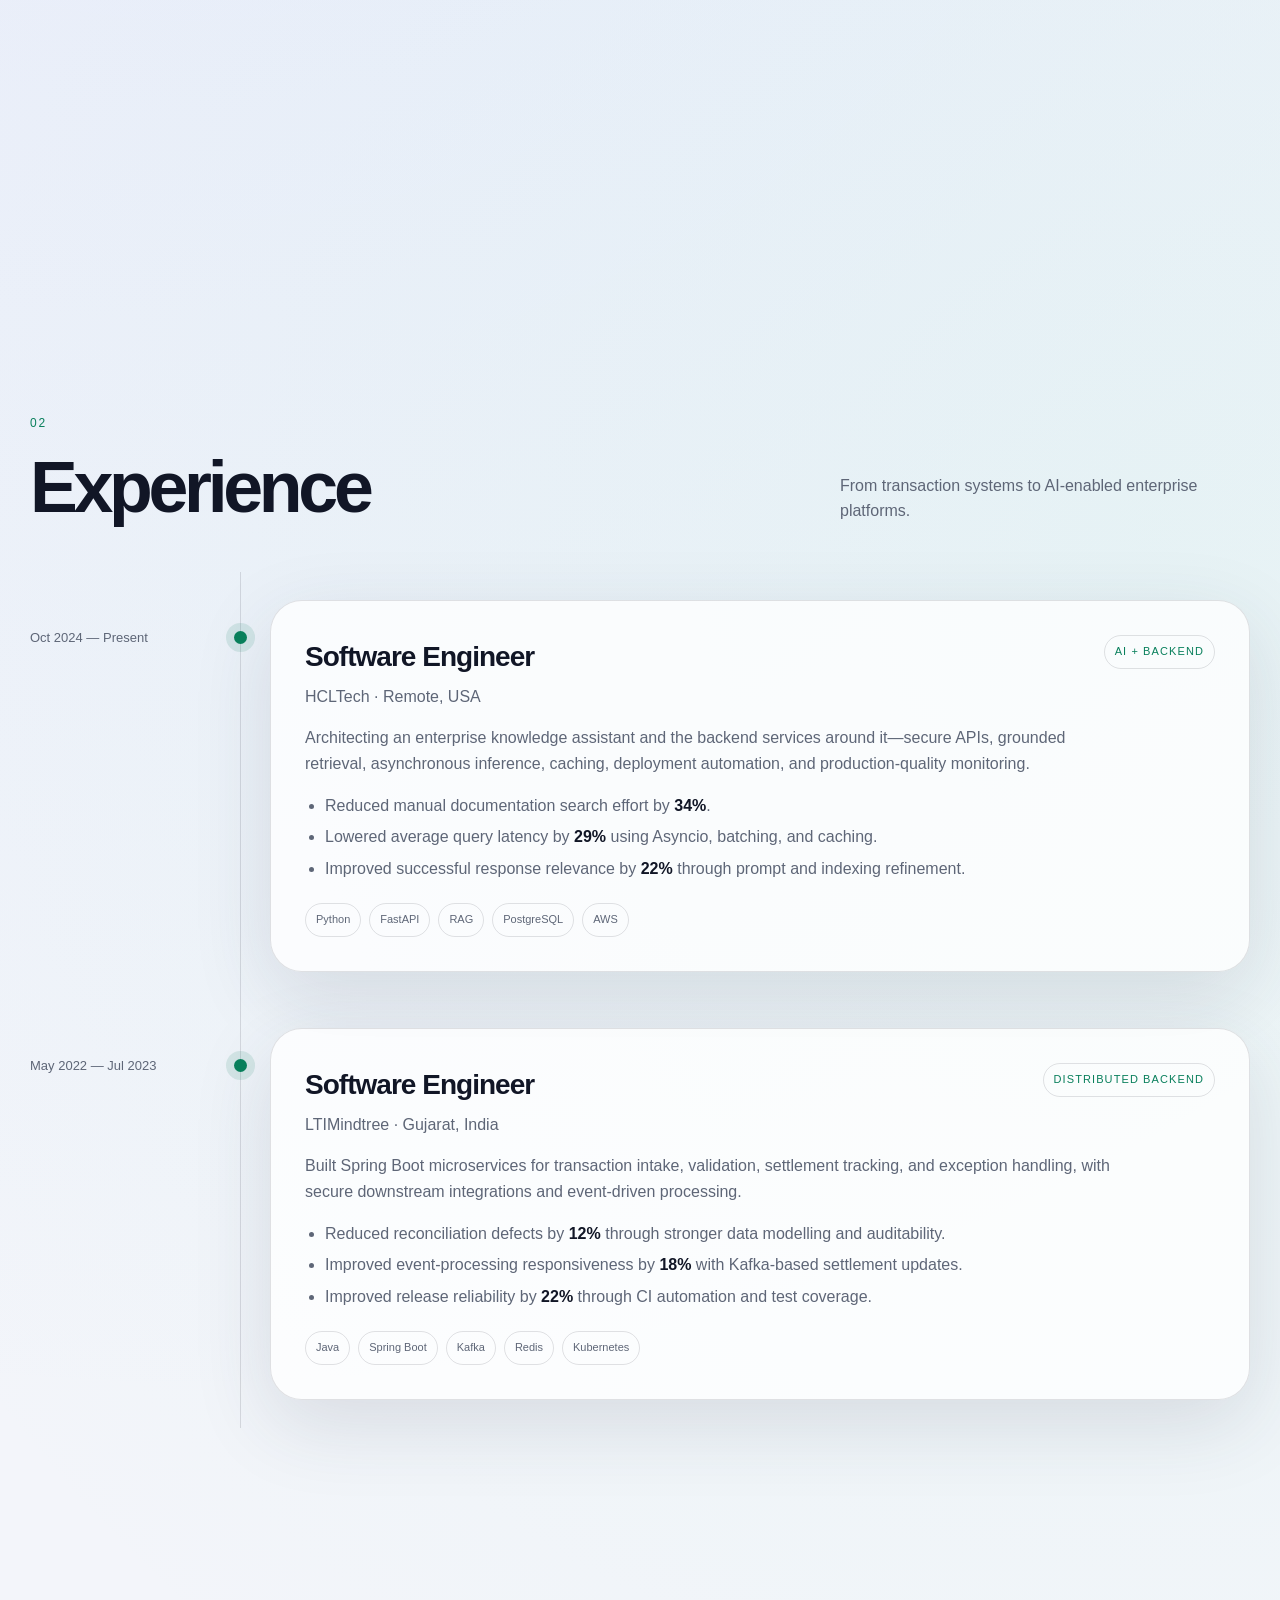
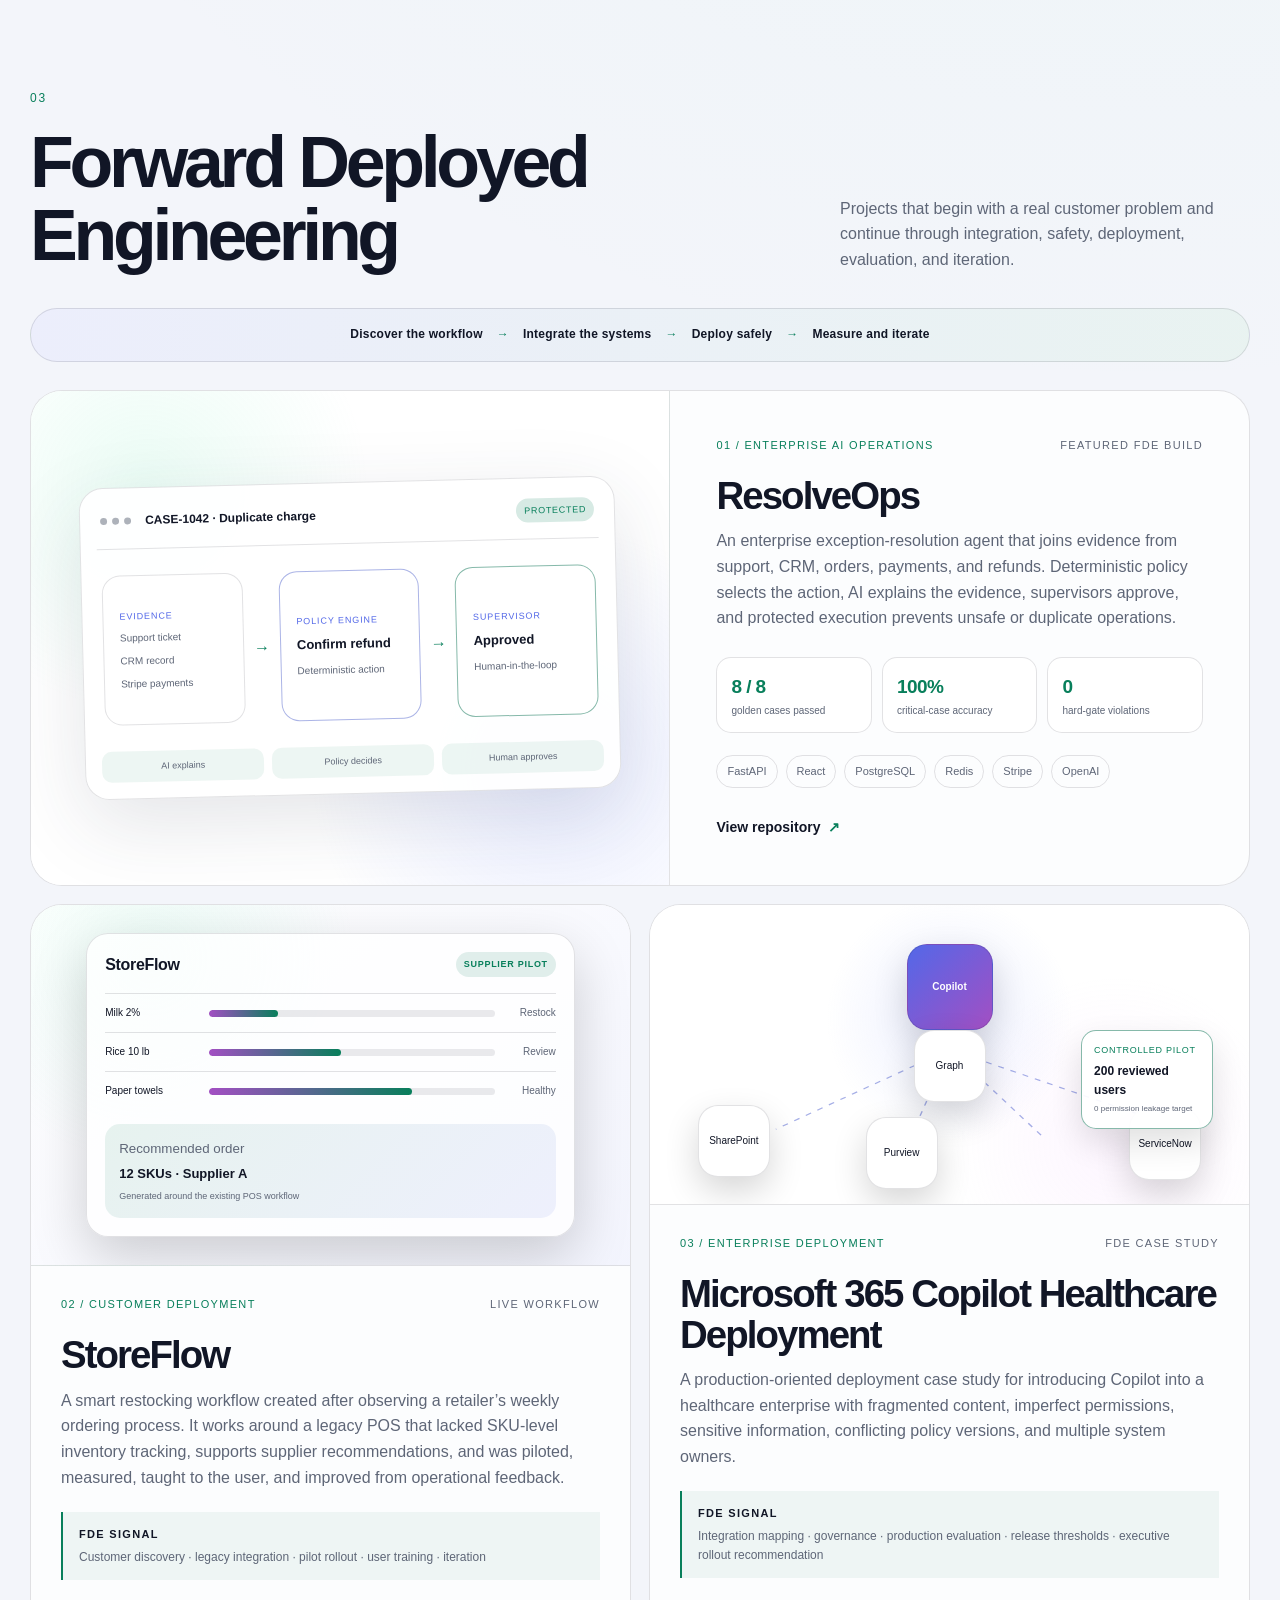
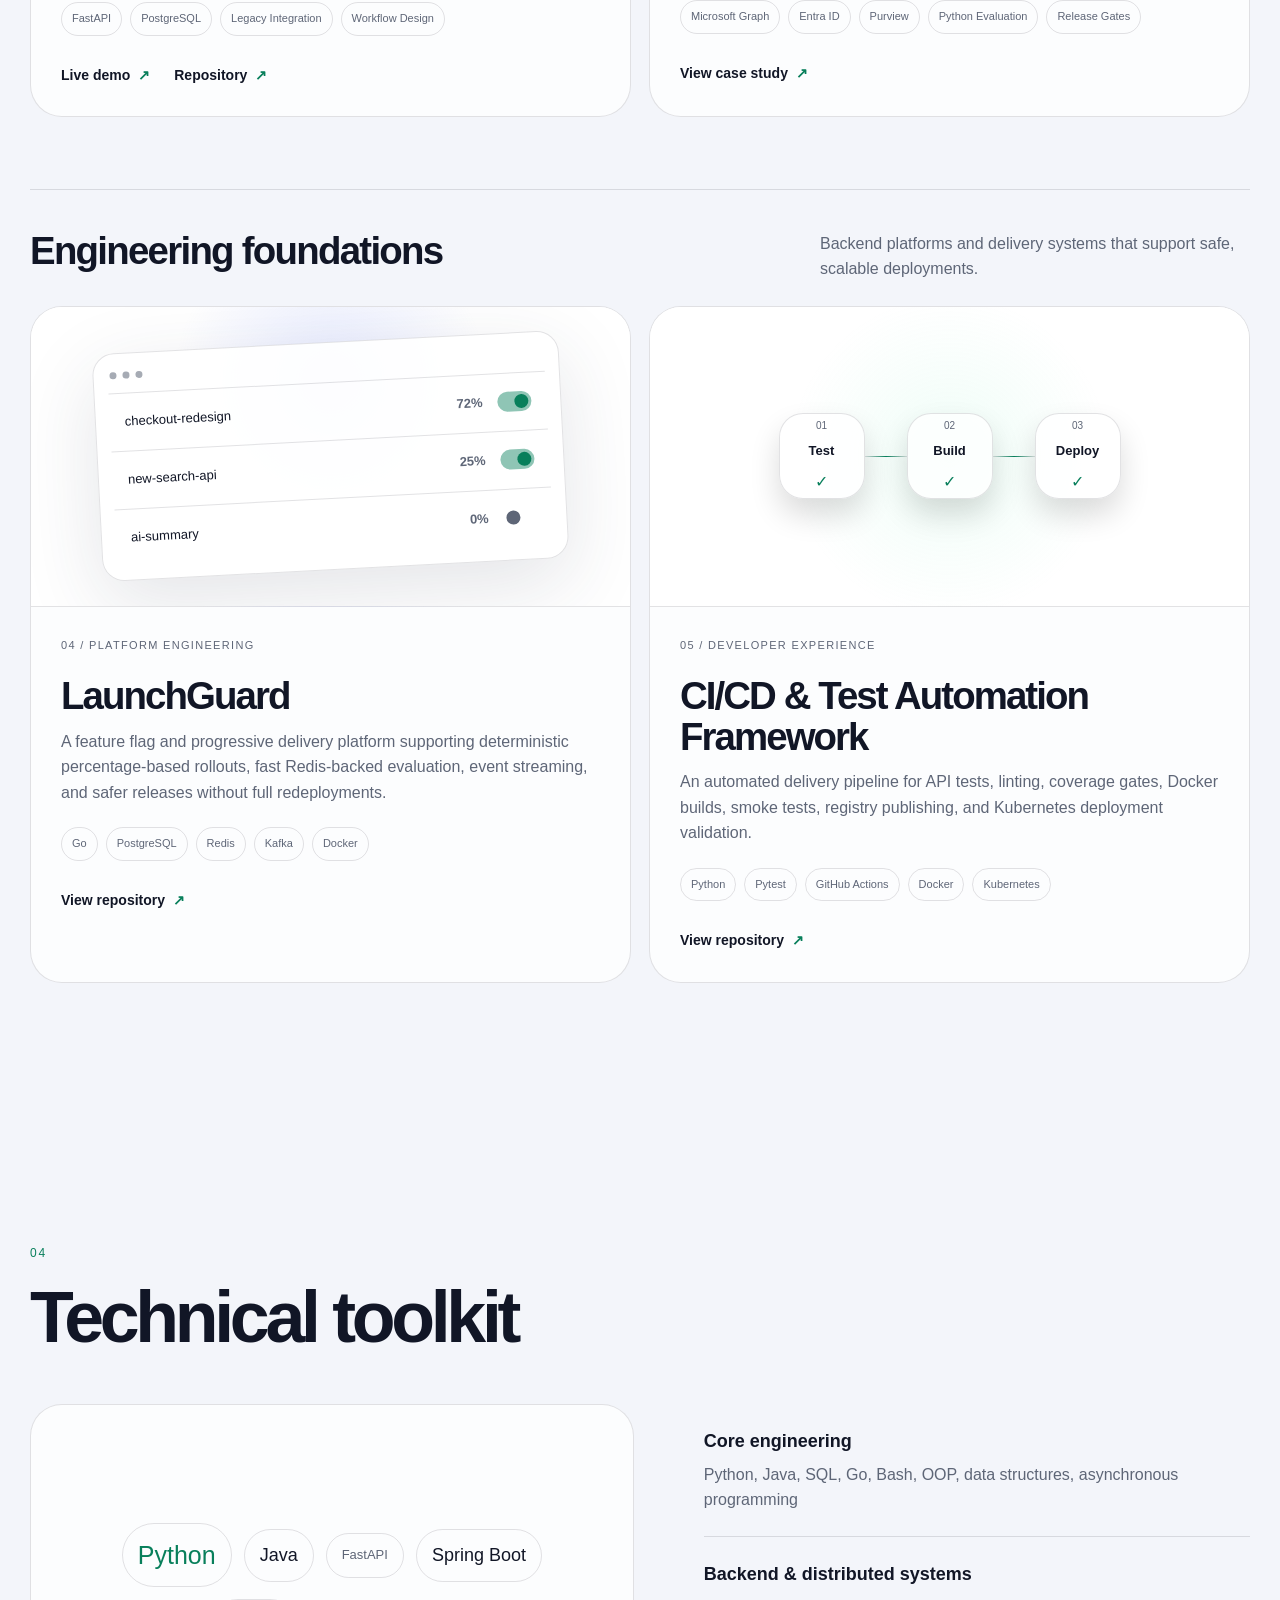
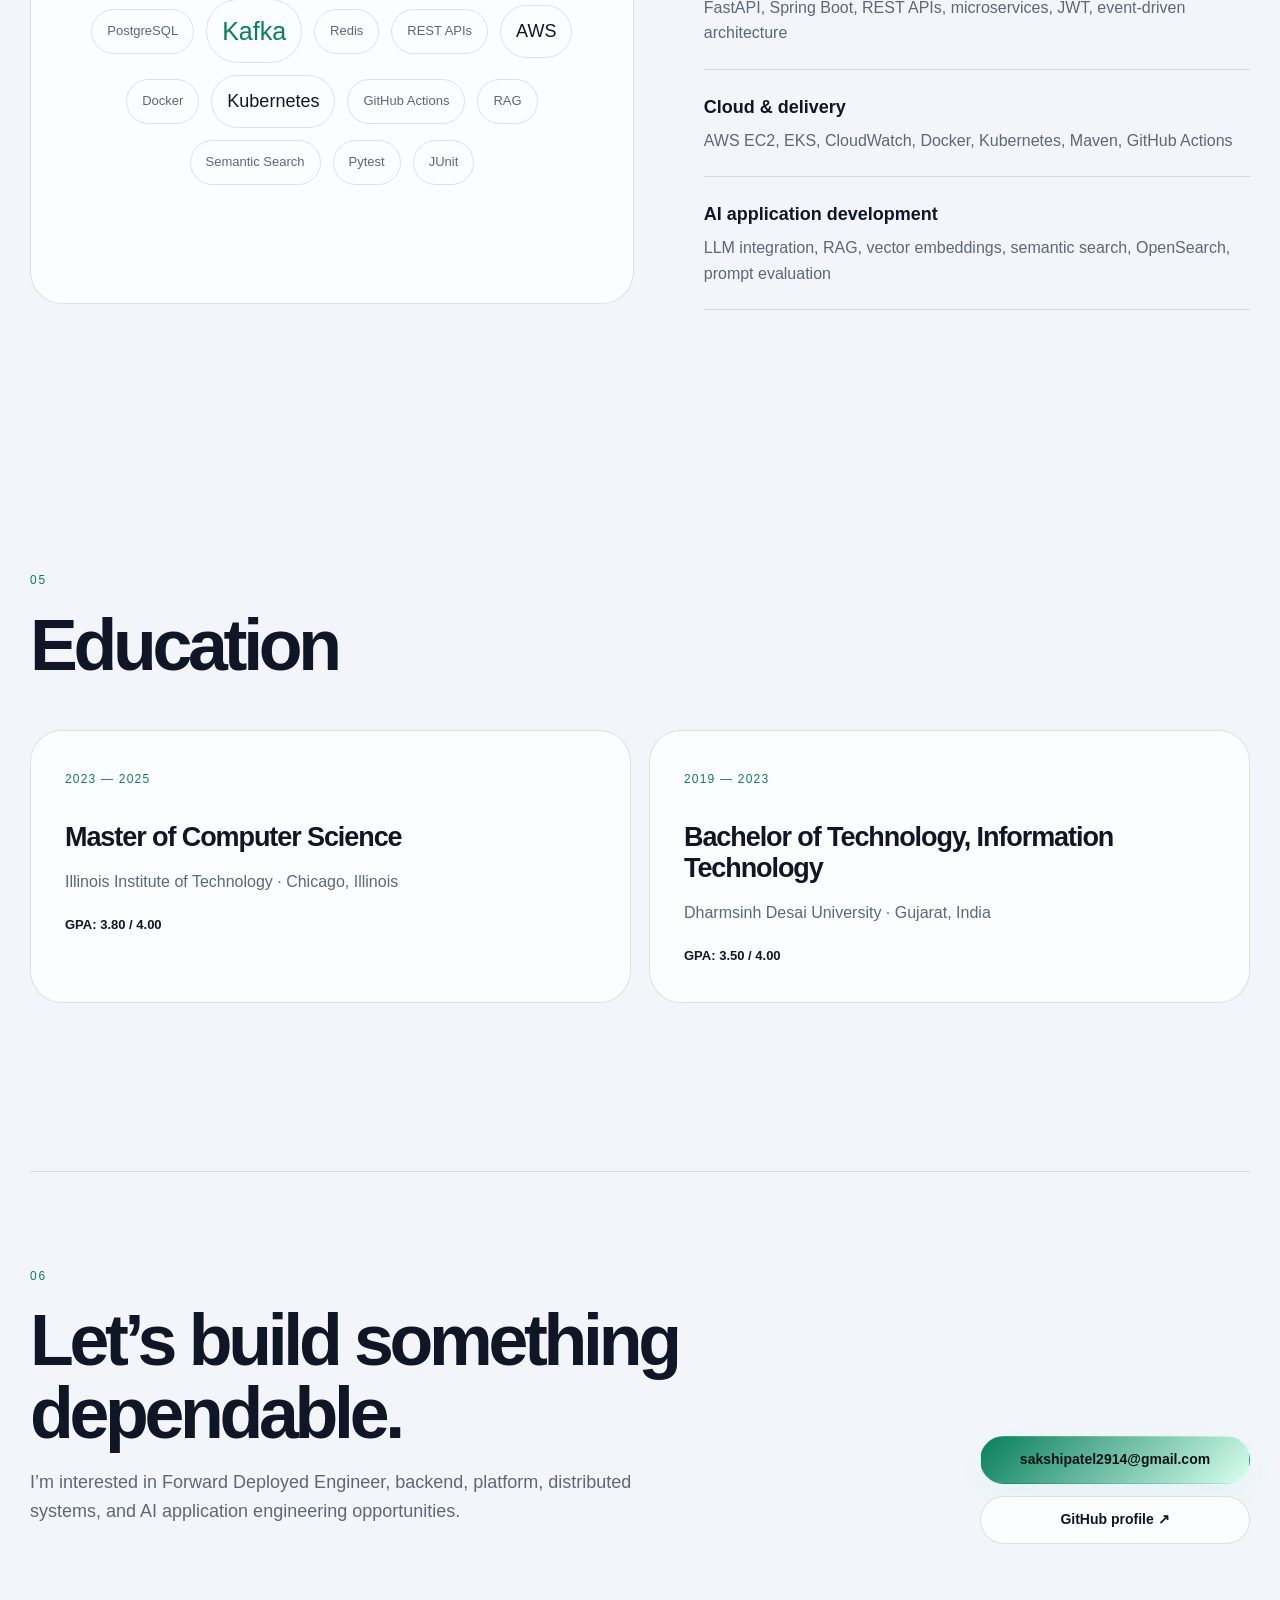
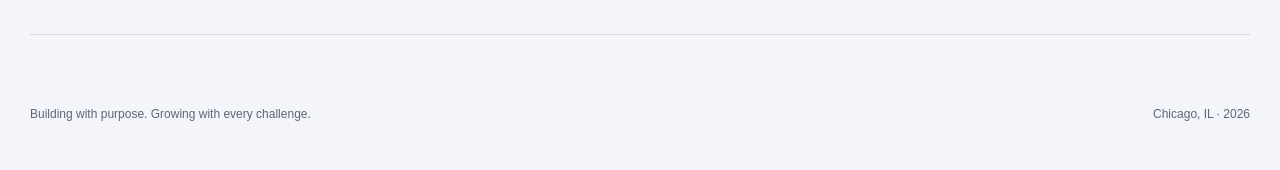
==== commit 59fa5ee5: "Add Forward Deployed Engineering projects" ====
--- a/index.html
+++ b/index.html
@@ -48,13 +48,13 @@
   <main id="top">
     <section class="hero section-shell">
       <div class="hero-copy reveal">
-        <div class="eyebrow"><span class="status-dot"></span> Available for software engineering opportunities</div>
+        <div class="eyebrow"><span class="status-dot"></span> Open to Forward Deployed & Software Engineering opportunities</div>
         <h1>
           I build backend systems that are
           <span class="gradient-text">reliable, intelligent, and ready to scale.</span>
         </h1>
         <p class="hero-intro">
-          I’m Sakshi, a Chicago-based Software Engineer with 3+ years of experience building secure APIs, event-driven services, AI-powered applications, and cloud-native platforms.
+          I’m Sakshi, a Chicago-based Software Engineer with 3+ years of experience working where customer workflows, backend systems, AI, and cloud deployment meet.
         </p>
         <div class="hero-actions">
           <a class="button button-primary" href="#projects">Explore my work <span aria-hidden="true">↘</span></a>
@@ -86,7 +86,7 @@
 
     <section class="marquee" aria-label="Technical strengths">
       <div class="marquee-track">
-        <span>BACKEND ENGINEERING</span><i>✦</i><span>DISTRIBUTED SYSTEMS</span><i>✦</i><span>AI APPLICATIONS</span><i>✦</i><span>CLOUD-NATIVE DELIVERY</span><i>✦</i><span>BACKEND ENGINEERING</span><i>✦</i><span>DISTRIBUTED SYSTEMS</span><i>✦</i><span>AI APPLICATIONS</span><i>✦</i><span>CLOUD-NATIVE DELIVERY</span>
+        <span>FORWARD DEPLOYED ENGINEERING</span><i>✦</i><span>CUSTOMER WORKFLOWS</span><i>✦</i><span>ENTERPRISE AI</span><i>✦</i><span>SAFE PRODUCTION DELIVERY</span><i>✦</i><span>FORWARD DEPLOYED ENGINEERING</span><i>✦</i><span>CUSTOMER WORKFLOWS</span><i>✦</i><span>ENTERPRISE AI</span><i>✦</i><span>SAFE PRODUCTION DELIVERY</span>
       </div>
     </section>
 
@@ -184,13 +184,120 @@
       <div class="section-heading horizontal reveal">
         <div>
           <span class="section-number">03</span>
-          <h2>Selected projects</h2>
-        </div>
-        <p>Projects designed around reliability, safe delivery, and real engineering trade-offs.</p>
+          <h2>Forward Deployed Engineering</h2>
+        </div>
+        <p>Projects that begin with a real customer problem and continue through integration, safety, deployment, evaluation, and iteration.</p>
+      </div>
+
+      <div class="fde-strip reveal" aria-label="Forward deployed engineering approach">
+        <span>Discover the workflow</span><i>→</i><span>Integrate the systems</span><i>→</i><span>Deploy safely</span><i>→</i><span>Measure and iterate</span>
       </div>
 
       <div class="project-grid">
         <article class="project-card featured reveal">
+          <div class="project-visual resolveops-visual" aria-hidden="true">
+            <div class="ops-console">
+              <div class="ops-header">
+                <div><span></span><span></span><span></span></div>
+                <b>CASE-1042 · Duplicate charge</b>
+                <em>Protected</em>
+              </div>
+              <div class="ops-flow">
+                <div class="ops-column">
+                  <small>Evidence</small>
+                  <span>Support ticket</span>
+                  <span>CRM record</span>
+                  <span>Stripe payments</span>
+                </div>
+                <div class="ops-arrow">→</div>
+                <div class="ops-column policy">
+                  <small>Policy engine</small>
+                  <strong>Confirm refund</strong>
+                  <span>Deterministic action</span>
+                </div>
+                <div class="ops-arrow">→</div>
+                <div class="ops-column approval">
+                  <small>Supervisor</small>
+                  <strong>Approved</strong>
+                  <span>Human-in-the-loop</span>
+                </div>
+              </div>
+              <div class="ops-safety"><span>AI explains</span><span>Policy decides</span><span>Human approves</span></div>
+            </div>
+          </div>
+          <div class="project-content">
+            <div class="project-topline"><span>01 / Enterprise AI Operations</span><span>Featured FDE Build</span></div>
+            <h3>ResolveOps</h3>
+            <p>An enterprise exception-resolution agent that joins evidence from support, CRM, orders, payments, and refunds. Deterministic policy selects the action, AI explains the evidence, supervisors approve, and protected execution prevents unsafe or duplicate operations.</p>
+            <ul class="project-metrics">
+              <li><strong>8 / 8</strong><span>golden cases passed</span></li>
+              <li><strong>100%</strong><span>critical-case accuracy</span></li>
+              <li><strong>0</strong><span>hard-gate violations</span></li>
+            </ul>
+            <div class="tags"><span>FastAPI</span><span>React</span><span>PostgreSQL</span><span>Redis</span><span>Stripe</span><span>OpenAI</span></div>
+            <div class="project-links">
+              <a class="text-link" href="https://github.com/sakshipatel29/resolveops-enterprise-agent" target="_blank" rel="noreferrer">View repository <span>↗</span></a>
+            </div>
+          </div>
+        </article>
+
+        <article class="project-card reveal">
+          <div class="project-visual storeflow-visual" aria-hidden="true">
+            <div class="inventory-console">
+              <div class="inventory-title"><span>StoreFlow</span><b>Supplier pilot</b></div>
+              <div class="inventory-row"><span>Milk 2%</span><i><b style="width:24%"></b></i><em>Restock</em></div>
+              <div class="inventory-row"><span>Rice 10 lb</span><i><b style="width:46%"></b></i><em>Review</em></div>
+              <div class="inventory-row"><span>Paper towels</span><i><b style="width:71%"></b></i><em>Healthy</em></div>
+              <div class="order-card"><small>Recommended order</small><strong>12 SKUs · Supplier A</strong><span>Generated around the existing POS workflow</span></div>
+            </div>
+          </div>
+          <div class="project-content">
+            <div class="project-topline"><span>02 / Customer Deployment</span><span>Live Workflow</span></div>
+            <h3>StoreFlow</h3>
+            <p>A smart restocking workflow created after observing a retailer’s weekly ordering process. It works around a legacy POS that lacked SKU-level inventory tracking, supports supplier recommendations, and was piloted, measured, taught to the user, and improved from operational feedback.</p>
+            <div class="fde-signal"><b>FDE signal</b><span>Customer discovery · legacy integration · pilot rollout · user training · iteration</span></div>
+            <div class="tags"><span>FastAPI</span><span>PostgreSQL</span><span>Legacy Integration</span><span>Workflow Design</span></div>
+            <div class="project-links">
+              <a class="text-link" href="https://storeflow-smart-restocking-workflow.onrender.com/" target="_blank" rel="noreferrer">Live demo <span>↗</span></a>
+              <a class="text-link" href="https://github.com/sakshipatel29/StoreFlow---Smart-Restocking-Workflow" target="_blank" rel="noreferrer">Repository <span>↗</span></a>
+            </div>
+          </div>
+        </article>
+
+        <article class="project-card reveal">
+          <div class="project-visual copilot-visual" aria-hidden="true">
+            <div class="deployment-map">
+              <div class="map-node copilot-node">Copilot</div>
+              <div class="map-node graph-node">Graph</div>
+              <div class="map-node sharepoint-node">SharePoint</div>
+              <div class="map-node purview-node">Purview</div>
+              <div class="map-node servicenow-node">ServiceNow</div>
+              <svg viewBox="0 0 500 300" preserveAspectRatio="none">
+                <path d="M250 75 L250 145"/><path d="M250 145 L105 225"/><path d="M250 145 L215 240"/><path d="M250 145 L330 235"/><path d="M250 145 L420 215"/>
+              </svg>
+              <div class="release-gate"><span>Controlled pilot</span><strong>200 reviewed users</strong><small>0 permission leakage target</small></div>
+            </div>
+          </div>
+          <div class="project-content">
+            <div class="project-topline"><span>03 / Enterprise Deployment</span><span>FDE Case Study</span></div>
+            <h3>Microsoft 365 Copilot Healthcare Deployment</h3>
+            <p>A production-oriented deployment case study for introducing Copilot into a healthcare enterprise with fragmented content, imperfect permissions, sensitive information, conflicting policy versions, and multiple system owners.</p>
+            <div class="fde-signal"><b>FDE signal</b><span>Integration mapping · governance · production evaluation · release thresholds · executive rollout recommendation</span></div>
+            <div class="tags"><span>Microsoft Graph</span><span>Entra ID</span><span>Purview</span><span>Python Evaluation</span><span>Release Gates</span></div>
+            <div class="project-links">
+              <a class="text-link" href="https://github.com/sakshipatel29/microsoft-365-copilot-healthcare-deployment" target="_blank" rel="noreferrer">View case study <span>↗</span></a>
+            </div>
+          </div>
+        </article>
+      </div>
+
+      <div class="project-subsection reveal">
+        <span>Engineering foundations</span>
+        <p>Backend platforms and delivery systems that support safe, scalable deployments.</p>
+      </div>
+
+      <div class="project-grid foundation-grid">
+        <article class="project-card reveal">
           <div class="project-visual launchguard-visual" aria-hidden="true">
             <div class="flag-panel">
               <div class="mini-header"><span></span><span></span><span></span></div>
@@ -200,9 +307,9 @@
             </div>
           </div>
           <div class="project-content">
-            <div class="project-topline"><span>01 / Platform Engineering</span><span>Featured</span></div>
+            <div class="project-topline"><span>04 / Platform Engineering</span></div>
             <h3>LaunchGuard</h3>
-            <p>A feature flag and progressive delivery platform that supports secure flag management and deterministic percentage-based rollouts without full application redeployments.</p>
+            <p>A feature flag and progressive delivery platform supporting deterministic percentage-based rollouts, fast Redis-backed evaluation, event streaming, and safer releases without full redeployments.</p>
             <div class="tags"><span>Go</span><span>PostgreSQL</span><span>Redis</span><span>Kafka</span><span>Docker</span></div>
             <a class="text-link" href="https://github.com/sakshipatel29/launchguard" target="_blank" rel="noreferrer">View repository <span>↗</span></a>
           </div>
@@ -217,28 +324,11 @@
             <div class="pipeline-step"><span>03</span><b>Deploy</b><i>✓</i></div>
           </div>
           <div class="project-content">
-            <div class="project-topline"><span>02 / Developer Experience</span></div>
+            <div class="project-topline"><span>05 / Developer Experience</span></div>
             <h3>CI/CD & Test Automation Framework</h3>
-            <p>An automated delivery pipeline for API tests, linting, code coverage, Docker builds, smoke tests, registry publishing, and Kubernetes deployment validation.</p>
+            <p>An automated delivery pipeline for API tests, linting, coverage gates, Docker builds, smoke tests, registry publishing, and Kubernetes deployment validation.</p>
             <div class="tags"><span>Python</span><span>Pytest</span><span>GitHub Actions</span><span>Docker</span><span>Kubernetes</span></div>
             <a class="text-link" href="https://github.com/sakshipatel29/cicd-test-automation-framework" target="_blank" rel="noreferrer">View repository <span>↗</span></a>
-          </div>
-        </article>
-
-        <article class="project-card reveal">
-          <div class="project-visual knowledge-visual" aria-hidden="true">
-            <div class="search-box"><span>⌕</span><p>How does the release gate work?</p></div>
-            <div class="knowledge-node n1">Docs</div>
-            <div class="knowledge-node n2">Eval</div>
-            <div class="knowledge-node n3">Answer</div>
-            <svg viewBox="0 0 500 250" preserveAspectRatio="none"><path d="M105 155 C180 70 290 80 390 135"/><path d="M110 160 C210 215 305 210 390 145"/></svg>
-          </div>
-          <div class="project-content">
-            <div class="project-topline"><span>03 / Applied AI</span></div>
-            <h3>Enterprise Knowledge Assistant</h3>
-            <p>A secure, retrieval-grounded assistant built around semantic search, enterprise repositories, role-based access, evaluation, and observable production workflows.</p>
-            <div class="tags"><span>RAG</span><span>LangChain</span><span>Vector Search</span><span>JWT</span><span>Observability</span></div>
-            <a class="text-link" href="#experience">Read the case study <span>↓</span></a>
           </div>
         </article>
       </div>
@@ -304,7 +394,7 @@
       <div>
         <span class="section-number">06</span>
         <h2>Let’s build something dependable.</h2>
-        <p>I’m interested in backend, platform, distributed systems, and AI application engineering opportunities.</p>
+        <p>I’m interested in Forward Deployed Engineer, backend, platform, distributed systems, and AI application engineering opportunities.</p>
       </div>
       <div class="contact-actions">
         <a class="button button-primary" href="mailto:sakshipatel2914@gmail.com">sakshipatel2914@gmail.com</a>
--- a/styles.css
+++ b/styles.css
@@ -358,3 +358,154 @@
   .contact-section { padding-block: 68px; }
   .site-footer { flex-direction: column; gap: 4px; }
 }
+
+/* Forward Deployed Engineering showcase */
+.fde-strip {
+  display: flex;
+  align-items: center;
+  justify-content: center;
+  flex-wrap: wrap;
+  gap: 14px;
+  margin: -12px 0 28px;
+  padding: 16px 22px;
+  border: 1px solid var(--line);
+  border-radius: 999px;
+  background: linear-gradient(90deg, color-mix(in srgb, var(--accent-2) 10%, var(--card)), color-mix(in srgb, var(--accent) 8%, var(--card)));
+  color: var(--muted);
+  font-size: 12px;
+  letter-spacing: .02em;
+}
+.fde-strip span { color: var(--text); font-weight: 650; }
+.fde-strip i { color: var(--accent); font-style: normal; }
+.project-metrics {
+  width: 100%;
+  display: grid;
+  grid-template-columns: repeat(3, 1fr);
+  gap: 10px;
+  margin: 26px 0 0;
+  padding: 0;
+  list-style: none;
+}
+.project-metrics li {
+  padding: 14px;
+  border: 1px solid var(--line);
+  border-radius: 15px;
+  background: color-mix(in srgb, var(--bg-soft) 72%, transparent);
+}
+.project-metrics strong { display: block; color: var(--accent); font-size: 19px; letter-spacing: -.03em; }
+.project-metrics span { display: block; margin-top: 2px; color: var(--muted); font-size: 10px; line-height: 1.35; }
+.project-links { display: flex; flex-wrap: wrap; gap: 24px; }
+.fde-signal {
+  width: 100%;
+  display: flex;
+  flex-direction: column;
+  gap: 4px;
+  margin-top: 22px;
+  padding: 14px 16px;
+  border-left: 2px solid var(--accent);
+  background: color-mix(in srgb, var(--accent) 6%, transparent);
+}
+.fde-signal b { color: var(--text); font-size: 11px; text-transform: uppercase; letter-spacing: .12em; }
+.fde-signal span { color: var(--muted); font-size: 12px; line-height: 1.55; }
+.project-subsection {
+  display: flex;
+  justify-content: space-between;
+  align-items: end;
+  gap: 30px;
+  margin: 72px 0 24px;
+  padding-top: 30px;
+  border-top: 1px solid var(--line);
+}
+.project-subsection > span { font-size: clamp(28px, 3vw, 42px); font-weight: 620; letter-spacing: -.045em; }
+.project-subsection p { max-width: 430px; margin: 0; color: var(--muted); }
+.foundation-grid .project-visual { min-height: 300px; }
+
+.resolveops-visual {
+  display: grid;
+  place-items: center;
+  padding: 34px;
+  background:
+    radial-gradient(circle at 18% 20%, rgba(142,240,199,.18), transparent 34%),
+    radial-gradient(circle at 82% 76%, rgba(148,167,255,.20), transparent 38%),
+    var(--bg-soft);
+}
+.ops-console {
+  width: 94%;
+  padding: 16px;
+  border: 1px solid var(--line);
+  border-radius: 24px;
+  background: color-mix(in srgb, var(--card-solid) 92%, transparent);
+  box-shadow: var(--shadow);
+  transform: rotate(-1.4deg);
+}
+.ops-header { display: grid; grid-template-columns: auto 1fr auto; gap: 14px; align-items: center; padding: 4px 4px 16px; border-bottom: 1px solid var(--line); }
+.ops-header > div { display: flex; gap: 5px; }
+.ops-header > div span { width: 7px; height: 7px; border-radius: 50%; background: var(--muted); opacity: .5; }
+.ops-header b { font-size: 12px; }
+.ops-header em { padding: 5px 8px; border-radius: 999px; background: color-mix(in srgb, var(--accent) 16%, transparent); color: var(--accent); font-size: 9px; font-style: normal; text-transform: uppercase; letter-spacing: .08em; }
+.ops-flow { display: grid; grid-template-columns: 1fr auto 1fr auto 1fr; gap: 10px; align-items: stretch; padding: 26px 4px; }
+.ops-column { display: flex; flex-direction: column; justify-content: center; gap: 7px; min-height: 150px; padding: 16px; border: 1px solid var(--line); border-radius: 18px; background: var(--card); }
+.ops-column small { color: var(--accent-2); text-transform: uppercase; letter-spacing: .1em; font-size: 9px; }
+.ops-column span { color: var(--muted); font-size: 10px; }
+.ops-column strong { font-size: 13px; }
+.ops-column.policy { border-color: color-mix(in srgb, var(--accent-2) 38%, var(--line)); }
+.ops-column.approval { border-color: color-mix(in srgb, var(--accent) 42%, var(--line)); }
+.ops-arrow { display: grid; place-items: center; color: var(--accent); }
+.ops-safety { display: grid; grid-template-columns: repeat(3, 1fr); gap: 8px; }
+.ops-safety span { padding: 8px; border-radius: 10px; background: color-mix(in srgb, var(--accent) 7%, transparent); color: var(--muted); font-size: 9px; text-align: center; }
+
+.storeflow-visual {
+  display: grid;
+  place-items: center;
+  padding: 28px;
+  background:
+    radial-gradient(circle at 20% 15%, rgba(142,240,199,.15), transparent 36%),
+    linear-gradient(145deg, var(--bg-soft), color-mix(in srgb, var(--accent-2) 7%, var(--bg-soft)));
+}
+.inventory-console { width: 90%; padding: 18px; border: 1px solid var(--line); border-radius: 22px; background: var(--card); box-shadow: 0 20px 55px rgba(0,0,0,.18); }
+.inventory-title { display: flex; justify-content: space-between; align-items: center; margin-bottom: 16px; }
+.inventory-title span { font-weight: 750; letter-spacing: -.02em; }
+.inventory-title b { padding: 5px 8px; border-radius: 999px; background: color-mix(in srgb, var(--accent) 12%, transparent); color: var(--accent); font-size: 9px; text-transform: uppercase; letter-spacing: .08em; }
+.inventory-row { display: grid; grid-template-columns: 95px 1fr 52px; gap: 9px; align-items: center; padding: 11px 0; border-top: 1px solid var(--line); font-size: 10px; }
+.inventory-row > i { height: 7px; overflow: hidden; border-radius: 999px; background: color-mix(in srgb, var(--line) 72%, transparent); }
+.inventory-row > i b { display: block; height: 100%; border-radius: inherit; background: linear-gradient(90deg, var(--accent-3), var(--accent)); }
+.inventory-row em { color: var(--muted); font-style: normal; text-align: right; }
+.order-card { display: flex; flex-direction: column; margin-top: 14px; padding: 14px; border-radius: 15px; background: linear-gradient(135deg, color-mix(in srgb, var(--accent) 10%, var(--card-solid)), color-mix(in srgb, var(--accent-2) 10%, var(--card-solid))); }
+.order-card small { color: var(--muted); }
+.order-card strong { margin-top: 4px; font-size: 13px; }
+.order-card span { margin-top: 5px; color: var(--muted); font-size: 9px; }
+
+.copilot-visual {
+  background:
+    radial-gradient(circle at 50% 38%, rgba(148,167,255,.18), transparent 35%),
+    radial-gradient(circle at 78% 80%, rgba(239,183,255,.13), transparent 32%),
+    var(--bg-soft);
+}
+.deployment-map { position: absolute; inset: 0; }
+.deployment-map svg { position: absolute; inset: 0; width: 100%; height: 100%; }
+.deployment-map path { fill: none; stroke: color-mix(in srgb, var(--accent-2) 42%, var(--line)); stroke-width: 1.2; stroke-dasharray: 5 6; }
+.map-node { position: absolute; z-index: 2; display: grid; place-items: center; width: 72px; aspect-ratio: 1; border-radius: 20px; border: 1px solid var(--line); background: var(--card-solid); box-shadow: 0 14px 34px rgba(0,0,0,.16); font-size: 10px; }
+.copilot-node { top: 13%; left: 50%; transform: translateX(-50%); width: 86px; background: linear-gradient(135deg, var(--accent-2), var(--accent-3)); color: white; font-weight: 750; }
+.graph-node { top: 42%; left: 50%; transform: translateX(-50%); }
+.sharepoint-node { bottom: 9%; left: 8%; }
+.purview-node { bottom: 5%; left: 36%; }
+.servicenow-node { bottom: 8%; right: 8%; }
+.release-gate { position: absolute; z-index: 3; right: 6%; top: 42%; display: flex; flex-direction: column; width: 132px; padding: 12px; border: 1px solid color-mix(in srgb, var(--accent) 42%, var(--line)); border-radius: 15px; background: color-mix(in srgb, var(--card-solid) 92%, transparent); box-shadow: 0 14px 32px rgba(0,0,0,.12); }
+.release-gate span { color: var(--accent); font-size: 9px; text-transform: uppercase; letter-spacing: .08em; }
+.release-gate strong { margin-top: 4px; font-size: 12px; }
+.release-gate small { margin-top: 3px; color: var(--muted); font-size: 8px; }
+
+@media (max-width: 720px) {
+  .fde-strip { border-radius: 24px; justify-content: flex-start; }
+  .fde-strip i { display: none; }
+  .project-metrics { grid-template-columns: 1fr; }
+  .project-subsection { flex-direction: column; align-items: flex-start; }
+  .ops-flow { grid-template-columns: 1fr; }
+  .ops-arrow { transform: rotate(90deg); }
+  .ops-column { min-height: 92px; }
+  .ops-safety { grid-template-columns: 1fr; }
+  .resolveops-visual { min-height: 520px !important; padding: 20px; }
+  .inventory-row { grid-template-columns: 78px 1fr 48px; }
+  .map-node { width: 62px; border-radius: 17px; }
+  .release-gate { right: 3%; width: 118px; }
+}
